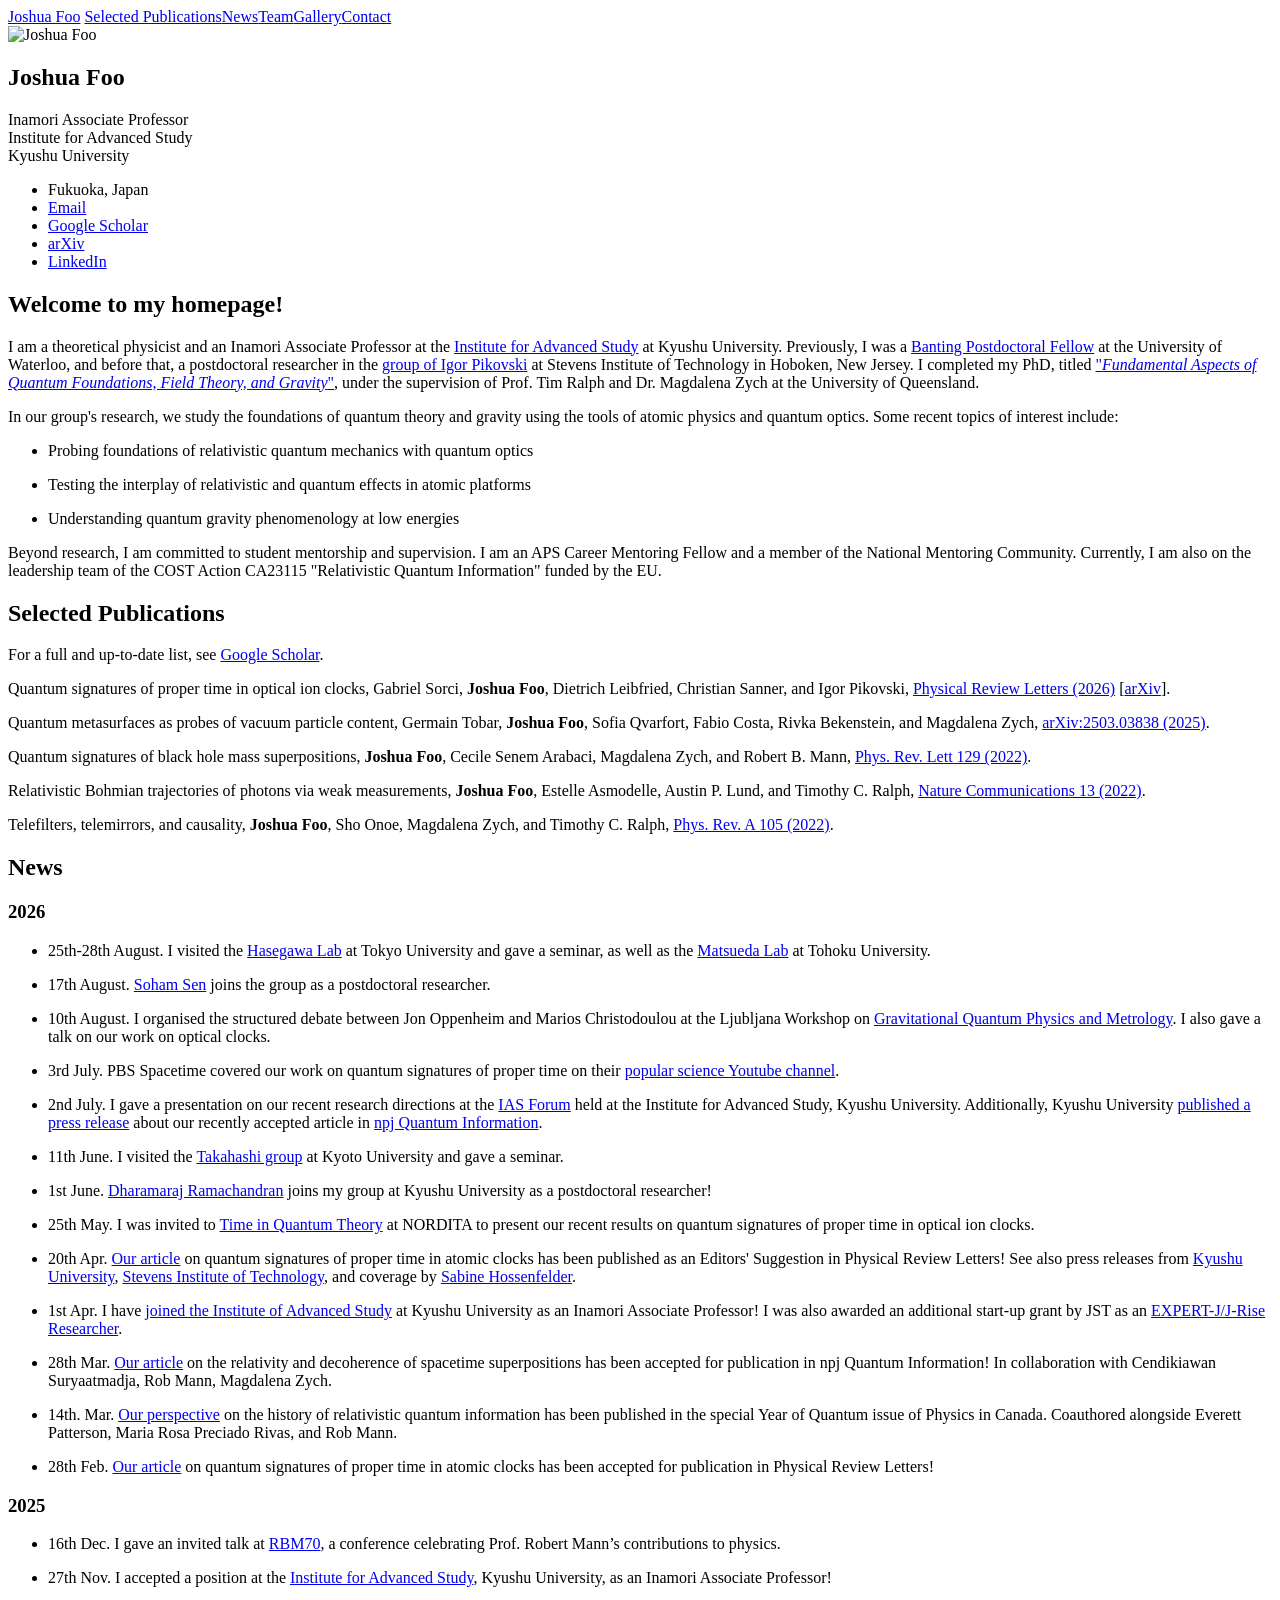
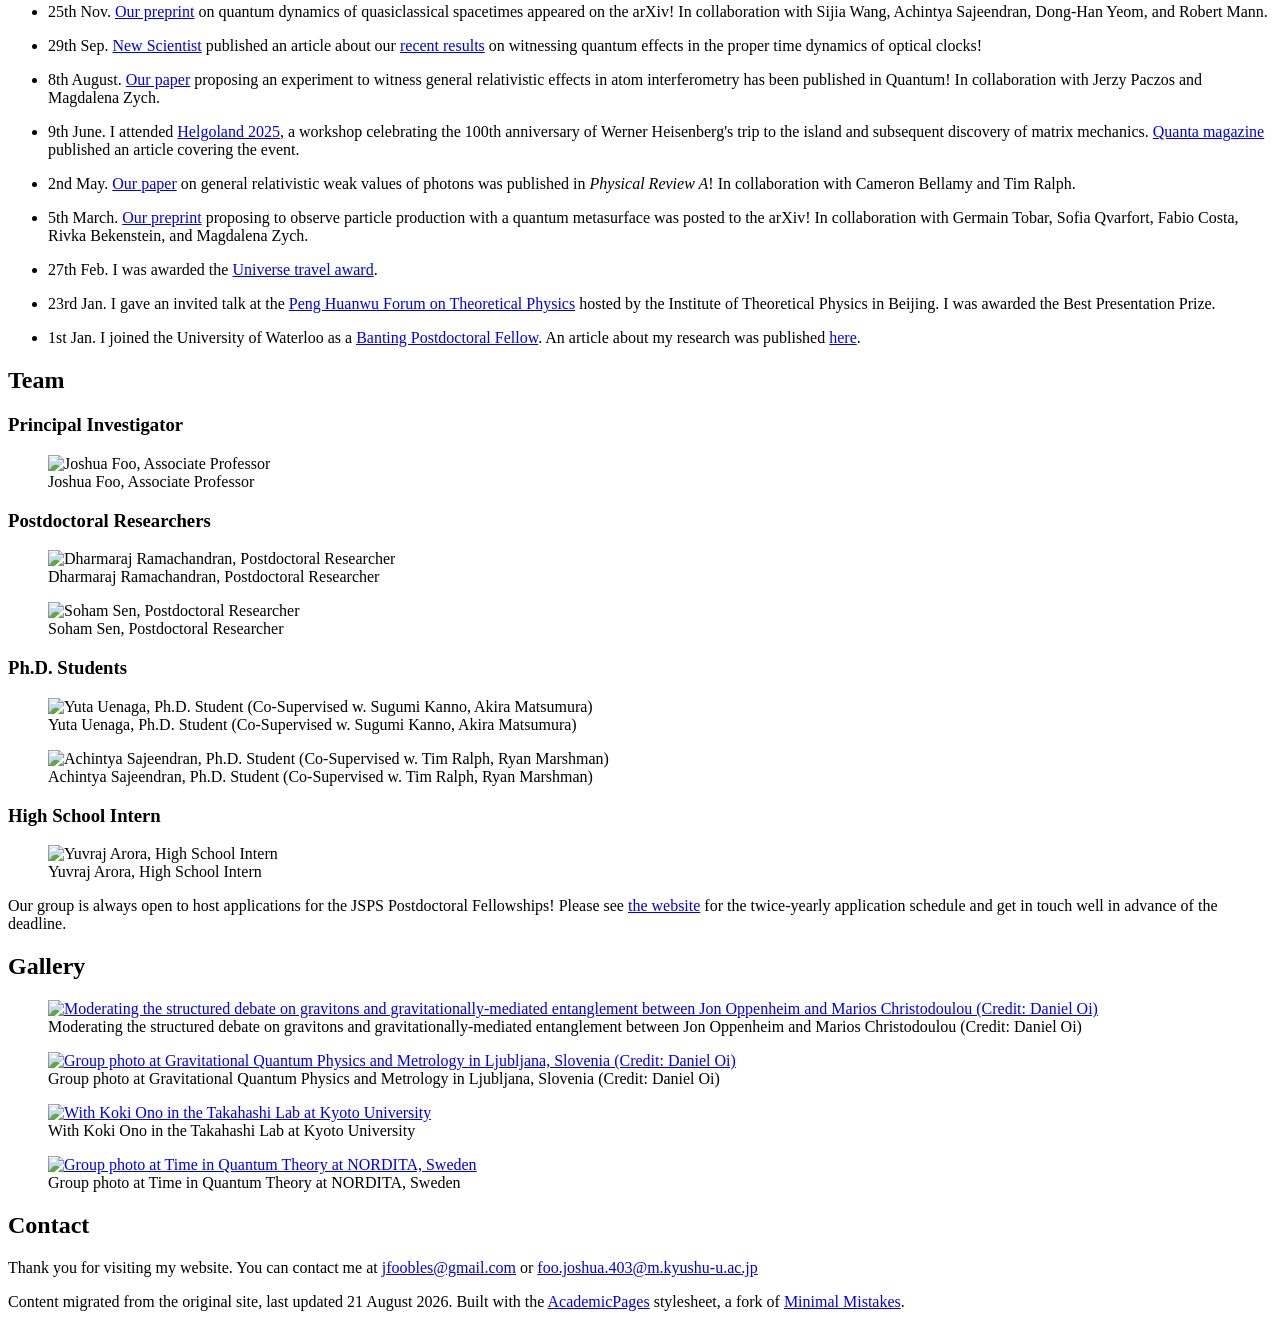
==== index.html @ ab9fc1de "Create research website Co-authored-by: Copilot <223556219+Copilot@users.noreply.github.com>" ====
<!doctype html>
<html lang="en">
<head>
  <meta charset="utf-8">
  <meta name="viewport" content="width=device-width, initial-scale=1">
  <meta name="description" content="Joshua Foo, theoretical physicist and Inamori Associate Professor at Kyushu University.">
  <title>Joshua Foo | Theoretical Physics</title>
  <link rel="stylesheet" href="assets/css/academicpages.css">
  <link rel="stylesheet" href="assets/css/site.css">
</head>
<body>
  <header class="masthead">
    <nav class="masthead__inner-wrap site-nav" aria-label="Main navigation">
      <a class="site-name" href="#home">Joshua Foo</a>
      <a href="#publications">Selected Publications</a><a href="#news">News</a><a href="#team">Team</a><a href="#gallery">Gallery</a><a href="#contact">Contact</a>
    </nav>
  </header>
  <div class="layout">
    <aside class="profile" aria-label="Profile">
      <img src="assets/images/image06.jpg" alt="Joshua Foo">
      <h1>Joshua Foo</h1>
      <p>Inamori Associate Professor<br>Institute for Advanced Study<br>Kyushu University</p>
      <ul>
        <li>Fukuoka, Japan</li>
        <li><a href="#contact">Email</a></li>
        <li><a href="https://scholar.google.com/citations?user=iPHpngQAAAAJ&amp;hl=en">Google Scholar</a></li>
        <li><a href="https://arxiv.org/search/?query=Joshua+Foo&amp;searchtype=author&amp;abstracts=show&amp;order=-announced_date_first&amp;size=50">arXiv</a></li>
        <li><a href="https://www.linkedin.com/in/joshua-foo-787594256/">LinkedIn</a></li>
      </ul>
    </aside>
    <main class="content" id="home">
      <section class="intro" aria-labelledby="welcome"><h2 id="welcome">Welcome to my homepage!</h2>
        <p>I am a theoretical physicist and an Inamori Associate Professor at the <a href="https://ias.kyushu-u.ac.jp">Institute for Advanced Study</a> at Kyushu University. Previously, I was a <a href="https://banting.fellowships-bourses.gc.ca/en/home-accueil.html">Banting Postdoctoral Fellow</a> at the University of Waterloo, and before that, a postdoctoral researcher in the <a href="https://www.pi-quantum.com">group of Igor Pikovski</a> at Stevens Institute of Technology in Hoboken, New Jersey. I completed my PhD, titled <a href="https://espace.library.uq.edu.au/view/UQ:a9141a0">&quot;<em>Fundamental Aspects of Quantum Foundations, Field Theory, and Gravity</em>&quot;</a>, under the supervision of Prof. Tim Ralph and Dr. Magdalena Zych at the University of Queensland.</p><p>In our group&#x27;s research, we study the foundations of quantum theory and gravity using the tools of atomic physics and quantum optics. Some recent topics of interest include:</p>
        <ul><li><p>Probing foundations of relativistic quantum mechanics with quantum optics</p></li><li><p>Testing the interplay of relativistic and quantum effects in atomic platforms</p></li><li><p>Understanding quantum gravity phenomenology at low energies</p></li></ul>
        <p>Beyond research, I am committed to student mentorship and supervision. I am an APS Career Mentoring Fellow and a member of the National Mentoring Community. Currently, I am also on the leadership team of the COST Action CA23115 &quot;Relativistic Quantum Information&quot; funded by the EU.</p>
      </section>
      <section class="publications" id="publications">
        <h2>Selected Publications</h2>
        <p>For a full and up-to-date list, see <a href="https://scholar.google.com/citations?user=iPHpngQAAAAJ&amp;hl=en">Google Scholar</a>.</p>
        <p>Quantum signatures of proper time in optical ion clocks, Gabriel Sorci, <strong>Joshua Foo</strong>, Dietrich Leibfried, Christian Sanner, and Igor Pikovski, <a href="https://journals.aps.org/prl/abstract/10.1103/qhj9-pc2b">Physical Review Letters (2026)</a> [<a href="https://arxiv.org/abs/2509.09573">arXiv</a>].</p>
        <p>Quantum metasurfaces as probes of vacuum particle content, Germain Tobar, <strong>Joshua Foo</strong>, Sofia Qvarfort, Fabio Costa, Rivka Bekenstein, and Magdalena Zych, <a href="https://arxiv.org/abs/2503.03838">arXiv:2503.03838 (2025)</a>.</p>
        <p>Quantum signatures of black hole mass superpositions, <strong>Joshua Foo</strong>, Cecile Senem Arabaci, Magdalena Zych, and Robert B. Mann, <a href="https://journals.aps.org/prl/abstract/10.1103/PhysRevLett.129.181301">Phys. Rev. Lett 129 (2022)</a>.</p>
        <p>Relativistic Bohmian trajectories of photons via weak measurements, <strong>Joshua Foo</strong>, Estelle Asmodelle, Austin P. Lund, and Timothy C. Ralph, <a href="https://www.nature.com/articles/s41467-022-31608-6">Nature Communications 13 (2022)</a>.</p>
        <p>Telefilters, telemirrors, and causality, <strong>Joshua Foo</strong>, Sho Onoe, Magdalena Zych, and Timothy C. Ralph, <a href="https://journals.aps.org/pra/abstract/10.1103/PhysRevA.105.033711">Phys. Rev. A 105 (2022)</a>.</p>
      </section>
      <section id="news"><h2>News</h2>
        <h3>2026</h3><ul><li><p>25th-28th August. I visited the <a href="https://www.hasegawa-lab.net">Hasegawa Lab</a> at Tokyo University and gave a seminar, as well as the <a href="https://web.tohoku.ac.jp/matsueda/">Matsueda Lab</a> at Tohoku University.</p></li><li><p>17th August. <a href="https://scholar.google.ca/citations?user=hGWFK_4AAAAJ&amp;hl=en&amp;oi=ao">Soham Sen</a> joins the group as a postdoctoral researcher.</p></li><li><p>10th August. I organised the structured debate between Jon Oppenheim and Marios Christodoulou at the Ljubljana Workshop on <a href="https://rqi.fmf.uni-lj.si">Gravitational Quantum Physics and Metrology</a>. I also gave a talk on our work on optical clocks.</p></li><li><p>3rd July. PBS Spacetime covered our work on quantum signatures of proper time on their <a href="https://www.youtube.com/watch?v=7Wiw42ZlBKs&amp;t=743s">popular science Youtube channel</a>.</p></li><li><p>2nd July. I gave a presentation on our recent research directions at the <a href="https://ias.kyushu-u.ac.jp/topics/view.php?cId=1528&amp;?page=1&amp;r_search=&amp;">IAS Forum</a> held at the Institute for Advanced Study, Kyushu University. Additionally, Kyushu University <a href="https://www.kyushu-u.ac.jp/en/researches/view/408">published a press release</a> about our recently accepted article in <a href="https://www.nature.com/articles/s41534-026-01234-x">npj Quantum Information</a>.</p></li><li><p>11th June. I visited the <a href="http://yagura.scphys.kyoto-u.ac.jp">Takahashi group</a> at Kyoto University and gave a seminar.</p></li><li><p>1st June. <a href="https://scholar.google.ca/citations?user=QgnUZ7MAAAAJ&amp;hl=en&amp;oi=ao">Dharamaraj Ramachandran</a> joins my group at Kyushu University as a postdoctoral researcher!</p></li><li><p>25th May. I was invited to <a href="https://indico.fysik.su.se/event/9609/">Time in Quantum Theory</a> at NORDITA to present our recent results on quantum signatures of proper time in optical ion clocks.</p></li><li><p>20th Apr. <a href="https://journals.aps.org/prl/abstract/10.1103/qhj9-pc2b">Our article</a> on quantum signatures of proper time in atomic clocks has been published as an Editors&#x27; Suggestion in Physical Review Letters! See also press releases from <a href="https://www.kyushu-u.ac.jp/en/researches/view/391">Kyushu University</a>, <a href="https://www.stevens.edu/news/scientists-at-stevens-institute-of-technology-reveal-that-time-can-go-quantum-in-ion-clock-experiments">Stevens Institute of Technology</a>, and coverage by <a href="https://www.youtube.com/watch?v=j5rwokGEPLU">Sabine Hossenfelder</a>.</p></li><li><p>1st Apr. I have <a href="https://ias.kyushu-u.ac.jp/topics/view.php?cId=1402&amp;divi=|1|">joined the Institute of Advanced Study</a> at Kyushu University as an Inamori Associate Professor! I was also awarded an additional start-up grant by JST as an <a href="https://www.jst.go.jp/jisedai/expert-j/en/project/index.html">EXPERT-J/J-Rise Researcher</a>.</p></li><li><p>28th Mar. <a href="https://arxiv.org/abs/2302.03259">Our article</a> on the relativity and decoherence of spacetime superpositions has been accepted for publication in npj Quantum Information! In collaboration with Cendikiawan Suryaatmadja, Rob Mann, Magdalena Zych.</p></li><li><p>14th. Mar. <a href="https://pic-pac.cap.ca/index.php/Issues/view_issue/458">Our perspective</a> on the history of relativistic quantum information has been published in the special Year of Quantum issue of Physics in Canada. Coauthored alongside Everett Patterson, Maria Rosa Preciado Rivas, and Rob Mann.</p></li><li><p>28th Feb. <a href="https://arxiv.org/abs/2509.09573">Our article</a> on quantum signatures of proper time in atomic clocks has been accepted for publication in Physical Review Letters!</p></li></ul>
        <h3>2025</h3><ul><li><p>16th Dec. I gave an invited talk at <a href="https://www.robbmanngroup.ca/rbm70">RBM70</a>, a conference celebrating Prof. Robert Mann’s contributions to physics.</p></li><li><p>27th Nov. I accepted a position at the <a href="https://ias.kyushu-u.ac.jp">Institute for Advanced Study</a>, Kyushu University, as an Inamori Associate Professor!</p></li><li><p>25th Nov. <a href="https://arxiv.org/abs/2511.20759">Our preprint</a> on quantum dynamics of quasiclassical spacetimes appeared on the arXiv! In collaboration with Sijia Wang, Achintya Sajeendran, Dong-Han Yeom, and Robert Mann.</p></li><li><p>29th Sep. <a href="https://www.newscientist.com/article/2497886-ultracold-clocks-could-reveal-how-quantum-physics-alters-time/">New Scientist</a> published an article about our <a href="https://arxiv.org/abs/2509.09573">recent results</a> on witnessing quantum effects in the proper time dynamics of optical clocks!</p></li><li><p>8th August. <a href="https://quantum-journal.org/papers/q-2025-08-08-1827/">Our paper</a> proposing an experiment to witness general relativistic effects in atom interferometry has been published in Quantum! In collaboration with Jerzy Paczos and Magdalena Zych.</p></li><li><p>9th June. I attended <a href="https://helgoland2025.yalepages.org">Helgoland 2025</a>, a workshop celebrating the 100th anniversary of Werner Heisenberg&#x27;s trip to the island and subsequent discovery of matrix mechanics. <a href="https://www.quantamagazine.org/its-a-mess-a-brain-bending-trip-to-quantum-theorys-100th-birthday-party-20250808/">Quanta magazine</a> published an article covering the event.</p></li><li><p>2nd May. <a href="https://journals.aps.org/pra/abstract/10.1103/PhysRevA.111.052201">Our paper</a> on general relativistic weak values of photons was published in <em>Physical Review A</em>! In collaboration with Cameron Bellamy and Tim Ralph.</p></li><li><p>5th March. <a href="https://arxiv.org/abs/2503.03838">Our preprint</a> proposing to observe particle production with a quantum metasurface was posted to the arXiv! In collaboration with Germain Tobar, Sofia Qvarfort, Fabio Costa, Rivka Bekenstein, and Magdalena Zych.</p></li><li><p>27th Feb. I was awarded the <a href="https://www.mdpi.com/journal/universe/awards/2680">Universe travel award</a>.</p></li><li><p>23rd Jan. I gave an invited talk at the <a href="https://indico.itp.ac.cn/event/300/">Peng Huanwu Forum on Theoretical Physics</a> hosted by the Institute of Theoretical Physics in Beijing. I was awarded the Best Presentation Prize.</p></li><li><p>1st Jan. I joined the University of Waterloo as a <a href="https://banting.fellowships-bourses.gc.ca/en/home-accueil.html">Banting Postdoctoral Fellow</a>. An article about my research was published <a href="https://uwaterloo.ca/physics-astronomy/news/waterloo-science-welcomes-three-banting-fellowship">here</a>.</p></li></ul>
      </section>
      <section id="team">
        <h2>Team</h2>
        <h3>Principal Investigator</h3>
        <div class="team-grid">
          <figure><img src="assets/images/image01.jpg" alt="Joshua Foo, Associate Professor" loading="lazy"><figcaption>Joshua Foo, Associate Professor</figcaption></figure>
        </div>
        <h3>Postdoctoral Researchers</h3>
        <div class="team-grid">
          <figure><img src="assets/images/image02.jpg" alt="Dharmaraj Ramachandran, Postdoctoral Researcher" loading="lazy"><figcaption>Dharmaraj Ramachandran, Postdoctoral Researcher</figcaption></figure>
          <figure><img src="assets/images/image08.jpg" alt="Soham Sen, Postdoctoral Researcher" loading="lazy"><figcaption>Soham Sen, Postdoctoral Researcher</figcaption></figure>
        </div>
        <h3>Ph.D. Students</h3>
        <div class="team-grid">
          <figure><img src="assets/images/image05.jpg" alt="Yuta Uenaga, Ph.D. Student (Co-Supervised w. Sugumi Kanno, Akira Matsumura)" loading="lazy"><figcaption>Yuta Uenaga, Ph.D. Student (Co-Supervised w. Sugumi Kanno, Akira Matsumura)</figcaption></figure>
          <figure><img src="assets/images/image09.jpg" alt="Achintya Sajeendran, Ph.D. Student (Co-Supervised w. Tim Ralph, Ryan Marshman)" loading="lazy"><figcaption>Achintya Sajeendran, Ph.D. Student (Co-Supervised w. Tim Ralph, Ryan Marshman)</figcaption></figure>
        </div>
        <h3>High School Intern</h3>
        <div class="team-grid">
          <figure><img src="assets/images/image07.jpg" alt="Yuvraj Arora, High School Intern" loading="lazy"><figcaption>Yuvraj Arora, High School Intern</figcaption></figure>
        </div>
        <p>Our group is always open to host applications for the JSPS Postdoctoral Fellowships! Please see <a href="https://www.jsps.go.jp/english/e-fellow/">the website</a> for the twice-yearly application schedule and get in touch well in advance of the deadline.</p>
      </section>
      <section id="gallery"><h2>Gallery</h2><div class="gallery-grid"><figure><a href="assets/images/gallery01/0b631663_original.jpg"><img src="assets/images/gallery01/0b631663.jpg" alt="Moderating the structured debate on gravitons and gravitationally-mediated entanglement between Jon Oppenheim and Marios Christodoulou (Credit: Daniel Oi)" loading="lazy"></a><figcaption>Moderating the structured debate on gravitons and gravitationally-mediated entanglement between Jon Oppenheim and Marios Christodoulou (Credit: Daniel Oi)</figcaption></figure><figure><a href="assets/images/gallery01/04dd524a_original.jpg"><img src="assets/images/gallery01/04dd524a.jpg" alt="Group photo at Gravitational Quantum Physics and Metrology in Ljubljana, Slovenia (Credit: Daniel Oi)" loading="lazy"></a><figcaption>Group photo at Gravitational Quantum Physics and Metrology in Ljubljana, Slovenia (Credit: Daniel Oi)</figcaption></figure><figure><a href="assets/images/gallery01/25b02c40_original.jpg"><img src="assets/images/gallery01/25b02c40.jpg" alt="With Koki Ono in the Takahashi Lab at Kyoto University" loading="lazy"></a><figcaption>With Koki Ono in the Takahashi Lab at Kyoto University</figcaption></figure><figure><a href="assets/images/gallery01/17739266_original.jpg"><img src="assets/images/gallery01/17739266.jpg" alt="Group photo at Time in Quantum Theory at NORDITA, Sweden" loading="lazy"></a><figcaption>Group photo at Time in Quantum Theory at NORDITA, Sweden</figcaption></figure></div></section>
      <section id="contact"><h2>Contact</h2><p>Thank you for visiting my website. You can contact me at <a href="mailto:jfoobles@gmail.com">jfoobles@gmail.com</a> or <a href="mailto:foo.joshua.403@m.kyushu-u.ac.jp">foo.joshua.403@m.kyushu-u.ac.jp</a></p></section>
    </main>
  </div>
  <div class="page__footer"><footer>
    Content migrated from the original site, last updated 21 August 2026.
    Built with the <a href="https://github.com/academicpages/academicpages.github.io">AcademicPages</a> stylesheet, a fork of <a href="https://mademistakes.com/work/minimal-mistakes-jekyll-theme/">Minimal Mistakes</a>.
  </footer></div>
</body>
</html>
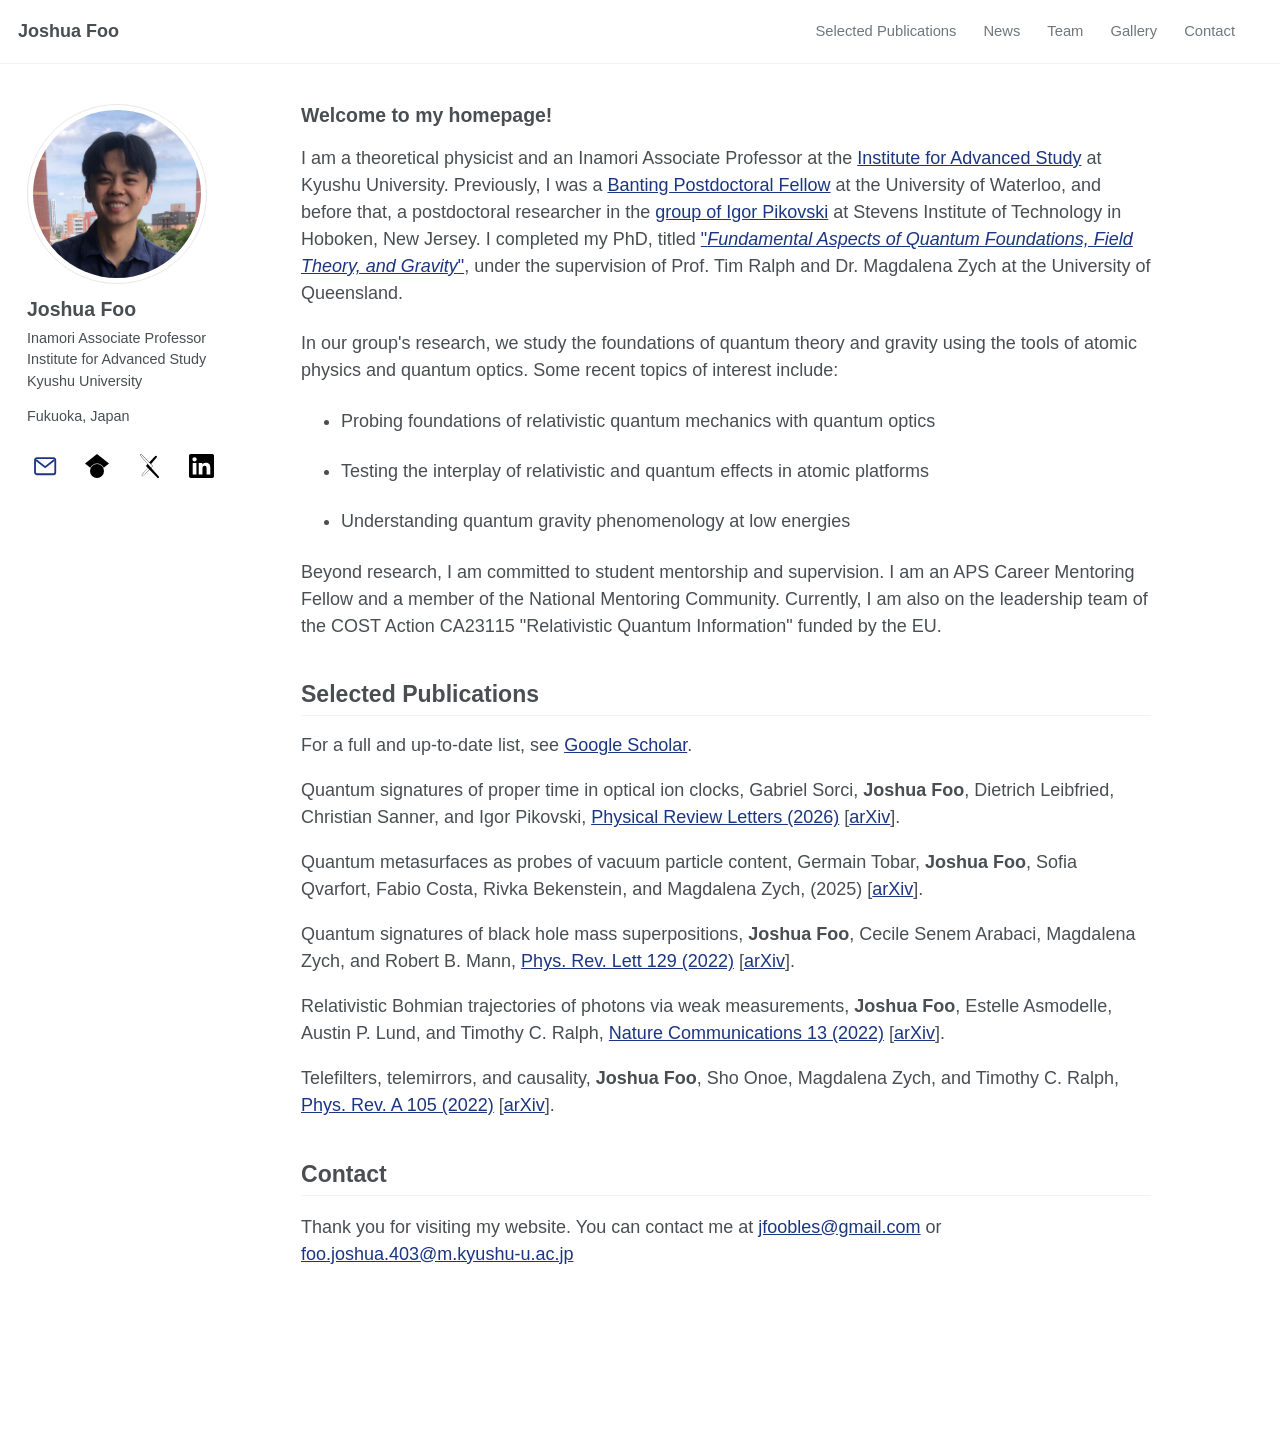
==== commit 7462d8ae: "Organize research site into separate pages Co-authored-by: Copilot <223556219+Copilot@users.noreply." ====
--- a/index.html
+++ b/index.html
@@ -11,8 +11,8 @@
 <body>
   <header class="masthead">
     <nav class="masthead__inner-wrap site-nav" aria-label="Main navigation">
-      <a class="site-name" href="#home">Joshua Foo</a>
-      <a href="#publications">Selected Publications</a><a href="#news">News</a><a href="#team">Team</a><a href="#gallery">Gallery</a><a href="#contact">Contact</a>
+      <a class="site-name" href="index.html" aria-current="page">Joshua Foo</a>
+      <a href="index.html#publications">Selected Publications</a><a href="news.html">News</a><a href="team.html">Team</a><a href="gallery.html">Gallery</a><a href="index.html#contact">Contact</a>
     </nav>
   </header>
   <div class="layout">
@@ -20,12 +20,12 @@
       <img src="assets/images/image06.jpg" alt="Joshua Foo">
       <h1>Joshua Foo</h1>
       <p>Inamori Associate Professor<br>Institute for Advanced Study<br>Kyushu University</p>
-      <ul>
-        <li>Fukuoka, Japan</li>
-        <li><a href="#contact">Email</a></li>
-        <li><a href="https://scholar.google.com/citations?user=iPHpngQAAAAJ&amp;hl=en">Google Scholar</a></li>
-        <li><a href="https://arxiv.org/search/?query=Joshua+Foo&amp;searchtype=author&amp;abstracts=show&amp;order=-announced_date_first&amp;size=50">arXiv</a></li>
-        <li><a href="https://www.linkedin.com/in/joshua-foo-787594256/">LinkedIn</a></li>
+      <p>Fukuoka, Japan</p>
+      <ul class="social-links" aria-label="Profile links">
+        <li><a href="index.html#contact" aria-label="Email" title="Email"><svg viewBox="0 0 24 24" fill="none" stroke="currentColor" stroke-width="1.8" aria-hidden="true"><rect x="2" y="4" width="20" height="16" rx="2"></rect><path d="m3 6 9 7 9-7"></path></svg></a></li>
+        <li><a href="https://scholar.google.com/citations?user=iPHpngQAAAAJ&amp;hl=en" aria-label="Google Scholar" title="Google Scholar"><img src="assets/icons/googlescholar.svg" alt=""></a></li>
+        <li><a href="https://arxiv.org/search/?query=Joshua+Foo&amp;searchtype=author&amp;abstracts=show&amp;order=-announced_date_first&amp;size=50" aria-label="arXiv" title="arXiv"><img src="assets/icons/arxiv.svg" alt=""></a></li>
+        <li><a href="https://www.linkedin.com/in/joshua-foo-787594256/" aria-label="LinkedIn" title="LinkedIn"><img src="assets/icons/linkedin.svg" alt=""></a></li>
       </ul>
     </aside>
     <main class="content" id="home">
@@ -38,38 +38,11 @@
         <h2>Selected Publications</h2>
         <p>For a full and up-to-date list, see <a href="https://scholar.google.com/citations?user=iPHpngQAAAAJ&amp;hl=en">Google Scholar</a>.</p>
         <p>Quantum signatures of proper time in optical ion clocks, Gabriel Sorci, <strong>Joshua Foo</strong>, Dietrich Leibfried, Christian Sanner, and Igor Pikovski, <a href="https://journals.aps.org/prl/abstract/10.1103/qhj9-pc2b">Physical Review Letters (2026)</a> [<a href="https://arxiv.org/abs/2509.09573">arXiv</a>].</p>
-        <p>Quantum metasurfaces as probes of vacuum particle content, Germain Tobar, <strong>Joshua Foo</strong>, Sofia Qvarfort, Fabio Costa, Rivka Bekenstein, and Magdalena Zych, <a href="https://arxiv.org/abs/2503.03838">arXiv:2503.03838 (2025)</a>.</p>
-        <p>Quantum signatures of black hole mass superpositions, <strong>Joshua Foo</strong>, Cecile Senem Arabaci, Magdalena Zych, and Robert B. Mann, <a href="https://journals.aps.org/prl/abstract/10.1103/PhysRevLett.129.181301">Phys. Rev. Lett 129 (2022)</a>.</p>
-        <p>Relativistic Bohmian trajectories of photons via weak measurements, <strong>Joshua Foo</strong>, Estelle Asmodelle, Austin P. Lund, and Timothy C. Ralph, <a href="https://www.nature.com/articles/s41467-022-31608-6">Nature Communications 13 (2022)</a>.</p>
-        <p>Telefilters, telemirrors, and causality, <strong>Joshua Foo</strong>, Sho Onoe, Magdalena Zych, and Timothy C. Ralph, <a href="https://journals.aps.org/pra/abstract/10.1103/PhysRevA.105.033711">Phys. Rev. A 105 (2022)</a>.</p>
+        <p>Quantum metasurfaces as probes of vacuum particle content, Germain Tobar, <strong>Joshua Foo</strong>, Sofia Qvarfort, Fabio Costa, Rivka Bekenstein, and Magdalena Zych, (2025) [<a href="https://arxiv.org/abs/2503.03838">arXiv</a>].</p>
+        <p>Quantum signatures of black hole mass superpositions, <strong>Joshua Foo</strong>, Cecile Senem Arabaci, Magdalena Zych, and Robert B. Mann, <a href="https://journals.aps.org/prl/abstract/10.1103/PhysRevLett.129.181301">Phys. Rev. Lett 129 (2022)</a> [<a href="https://arxiv.org/abs/2111.13315">arXiv</a>].</p>
+        <p>Relativistic Bohmian trajectories of photons via weak measurements, <strong>Joshua Foo</strong>, Estelle Asmodelle, Austin P. Lund, and Timothy C. Ralph, <a href="https://www.nature.com/articles/s41467-022-31608-6">Nature Communications 13 (2022)</a> [<a href="https://arxiv.org/abs/2108.05169">arXiv</a>].</p>
+        <p>Telefilters, telemirrors, and causality, <strong>Joshua Foo</strong>, Sho Onoe, Magdalena Zych, and Timothy C. Ralph, <a href="https://journals.aps.org/pra/abstract/10.1103/PhysRevA.105.033711">Phys. Rev. A 105 (2022)</a> [<a href="https://arxiv.org/abs/2106.09926">arXiv</a>].</p>
       </section>
-      <section id="news"><h2>News</h2>
-        <h3>2026</h3><ul><li><p>25th-28th August. I visited the <a href="https://www.hasegawa-lab.net">Hasegawa Lab</a> at Tokyo University and gave a seminar, as well as the <a href="https://web.tohoku.ac.jp/matsueda/">Matsueda Lab</a> at Tohoku University.</p></li><li><p>17th August. <a href="https://scholar.google.ca/citations?user=hGWFK_4AAAAJ&amp;hl=en&amp;oi=ao">Soham Sen</a> joins the group as a postdoctoral researcher.</p></li><li><p>10th August. I organised the structured debate between Jon Oppenheim and Marios Christodoulou at the Ljubljana Workshop on <a href="https://rqi.fmf.uni-lj.si">Gravitational Quantum Physics and Metrology</a>. I also gave a talk on our work on optical clocks.</p></li><li><p>3rd July. PBS Spacetime covered our work on quantum signatures of proper time on their <a href="https://www.youtube.com/watch?v=7Wiw42ZlBKs&amp;t=743s">popular science Youtube channel</a>.</p></li><li><p>2nd July. I gave a presentation on our recent research directions at the <a href="https://ias.kyushu-u.ac.jp/topics/view.php?cId=1528&amp;?page=1&amp;r_search=&amp;">IAS Forum</a> held at the Institute for Advanced Study, Kyushu University. Additionally, Kyushu University <a href="https://www.kyushu-u.ac.jp/en/researches/view/408">published a press release</a> about our recently accepted article in <a href="https://www.nature.com/articles/s41534-026-01234-x">npj Quantum Information</a>.</p></li><li><p>11th June. I visited the <a href="http://yagura.scphys.kyoto-u.ac.jp">Takahashi group</a> at Kyoto University and gave a seminar.</p></li><li><p>1st June. <a href="https://scholar.google.ca/citations?user=QgnUZ7MAAAAJ&amp;hl=en&amp;oi=ao">Dharamaraj Ramachandran</a> joins my group at Kyushu University as a postdoctoral researcher!</p></li><li><p>25th May. I was invited to <a href="https://indico.fysik.su.se/event/9609/">Time in Quantum Theory</a> at NORDITA to present our recent results on quantum signatures of proper time in optical ion clocks.</p></li><li><p>20th Apr. <a href="https://journals.aps.org/prl/abstract/10.1103/qhj9-pc2b">Our article</a> on quantum signatures of proper time in atomic clocks has been published as an Editors&#x27; Suggestion in Physical Review Letters! See also press releases from <a href="https://www.kyushu-u.ac.jp/en/researches/view/391">Kyushu University</a>, <a href="https://www.stevens.edu/news/scientists-at-stevens-institute-of-technology-reveal-that-time-can-go-quantum-in-ion-clock-experiments">Stevens Institute of Technology</a>, and coverage by <a href="https://www.youtube.com/watch?v=j5rwokGEPLU">Sabine Hossenfelder</a>.</p></li><li><p>1st Apr. I have <a href="https://ias.kyushu-u.ac.jp/topics/view.php?cId=1402&amp;divi=|1|">joined the Institute of Advanced Study</a> at Kyushu University as an Inamori Associate Professor! I was also awarded an additional start-up grant by JST as an <a href="https://www.jst.go.jp/jisedai/expert-j/en/project/index.html">EXPERT-J/J-Rise Researcher</a>.</p></li><li><p>28th Mar. <a href="https://arxiv.org/abs/2302.03259">Our article</a> on the relativity and decoherence of spacetime superpositions has been accepted for publication in npj Quantum Information! In collaboration with Cendikiawan Suryaatmadja, Rob Mann, Magdalena Zych.</p></li><li><p>14th. Mar. <a href="https://pic-pac.cap.ca/index.php/Issues/view_issue/458">Our perspective</a> on the history of relativistic quantum information has been published in the special Year of Quantum issue of Physics in Canada. Coauthored alongside Everett Patterson, Maria Rosa Preciado Rivas, and Rob Mann.</p></li><li><p>28th Feb. <a href="https://arxiv.org/abs/2509.09573">Our article</a> on quantum signatures of proper time in atomic clocks has been accepted for publication in Physical Review Letters!</p></li></ul>
-        <h3>2025</h3><ul><li><p>16th Dec. I gave an invited talk at <a href="https://www.robbmanngroup.ca/rbm70">RBM70</a>, a conference celebrating Prof. Robert Mann’s contributions to physics.</p></li><li><p>27th Nov. I accepted a position at the <a href="https://ias.kyushu-u.ac.jp">Institute for Advanced Study</a>, Kyushu University, as an Inamori Associate Professor!</p></li><li><p>25th Nov. <a href="https://arxiv.org/abs/2511.20759">Our preprint</a> on quantum dynamics of quasiclassical spacetimes appeared on the arXiv! In collaboration with Sijia Wang, Achintya Sajeendran, Dong-Han Yeom, and Robert Mann.</p></li><li><p>29th Sep. <a href="https://www.newscientist.com/article/2497886-ultracold-clocks-could-reveal-how-quantum-physics-alters-time/">New Scientist</a> published an article about our <a href="https://arxiv.org/abs/2509.09573">recent results</a> on witnessing quantum effects in the proper time dynamics of optical clocks!</p></li><li><p>8th August. <a href="https://quantum-journal.org/papers/q-2025-08-08-1827/">Our paper</a> proposing an experiment to witness general relativistic effects in atom interferometry has been published in Quantum! In collaboration with Jerzy Paczos and Magdalena Zych.</p></li><li><p>9th June. I attended <a href="https://helgoland2025.yalepages.org">Helgoland 2025</a>, a workshop celebrating the 100th anniversary of Werner Heisenberg&#x27;s trip to the island and subsequent discovery of matrix mechanics. <a href="https://www.quantamagazine.org/its-a-mess-a-brain-bending-trip-to-quantum-theorys-100th-birthday-party-20250808/">Quanta magazine</a> published an article covering the event.</p></li><li><p>2nd May. <a href="https://journals.aps.org/pra/abstract/10.1103/PhysRevA.111.052201">Our paper</a> on general relativistic weak values of photons was published in <em>Physical Review A</em>! In collaboration with Cameron Bellamy and Tim Ralph.</p></li><li><p>5th March. <a href="https://arxiv.org/abs/2503.03838">Our preprint</a> proposing to observe particle production with a quantum metasurface was posted to the arXiv! In collaboration with Germain Tobar, Sofia Qvarfort, Fabio Costa, Rivka Bekenstein, and Magdalena Zych.</p></li><li><p>27th Feb. I was awarded the <a href="https://www.mdpi.com/journal/universe/awards/2680">Universe travel award</a>.</p></li><li><p>23rd Jan. I gave an invited talk at the <a href="https://indico.itp.ac.cn/event/300/">Peng Huanwu Forum on Theoretical Physics</a> hosted by the Institute of Theoretical Physics in Beijing. I was awarded the Best Presentation Prize.</p></li><li><p>1st Jan. I joined the University of Waterloo as a <a href="https://banting.fellowships-bourses.gc.ca/en/home-accueil.html">Banting Postdoctoral Fellow</a>. An article about my research was published <a href="https://uwaterloo.ca/physics-astronomy/news/waterloo-science-welcomes-three-banting-fellowship">here</a>.</p></li></ul>
-      </section>
-      <section id="team">
-        <h2>Team</h2>
-        <h3>Principal Investigator</h3>
-        <div class="team-grid">
-          <figure><img src="assets/images/image01.jpg" alt="Joshua Foo, Associate Professor" loading="lazy"><figcaption>Joshua Foo, Associate Professor</figcaption></figure>
-        </div>
-        <h3>Postdoctoral Researchers</h3>
-        <div class="team-grid">
-          <figure><img src="assets/images/image02.jpg" alt="Dharmaraj Ramachandran, Postdoctoral Researcher" loading="lazy"><figcaption>Dharmaraj Ramachandran, Postdoctoral Researcher</figcaption></figure>
-          <figure><img src="assets/images/image08.jpg" alt="Soham Sen, Postdoctoral Researcher" loading="lazy"><figcaption>Soham Sen, Postdoctoral Researcher</figcaption></figure>
-        </div>
-        <h3>Ph.D. Students</h3>
-        <div class="team-grid">
-          <figure><img src="assets/images/image05.jpg" alt="Yuta Uenaga, Ph.D. Student (Co-Supervised w. Sugumi Kanno, Akira Matsumura)" loading="lazy"><figcaption>Yuta Uenaga, Ph.D. Student (Co-Supervised w. Sugumi Kanno, Akira Matsumura)</figcaption></figure>
-          <figure><img src="assets/images/image09.jpg" alt="Achintya Sajeendran, Ph.D. Student (Co-Supervised w. Tim Ralph, Ryan Marshman)" loading="lazy"><figcaption>Achintya Sajeendran, Ph.D. Student (Co-Supervised w. Tim Ralph, Ryan Marshman)</figcaption></figure>
-        </div>
-        <h3>High School Intern</h3>
-        <div class="team-grid">
-          <figure><img src="assets/images/image07.jpg" alt="Yuvraj Arora, High School Intern" loading="lazy"><figcaption>Yuvraj Arora, High School Intern</figcaption></figure>
-        </div>
-        <p>Our group is always open to host applications for the JSPS Postdoctoral Fellowships! Please see <a href="https://www.jsps.go.jp/english/e-fellow/">the website</a> for the twice-yearly application schedule and get in touch well in advance of the deadline.</p>
-      </section>
-      <section id="gallery"><h2>Gallery</h2><div class="gallery-grid"><figure><a href="assets/images/gallery01/0b631663_original.jpg"><img src="assets/images/gallery01/0b631663.jpg" alt="Moderating the structured debate on gravitons and gravitationally-mediated entanglement between Jon Oppenheim and Marios Christodoulou (Credit: Daniel Oi)" loading="lazy"></a><figcaption>Moderating the structured debate on gravitons and gravitationally-mediated entanglement between Jon Oppenheim and Marios Christodoulou (Credit: Daniel Oi)</figcaption></figure><figure><a href="assets/images/gallery01/04dd524a_original.jpg"><img src="assets/images/gallery01/04dd524a.jpg" alt="Group photo at Gravitational Quantum Physics and Metrology in Ljubljana, Slovenia (Credit: Daniel Oi)" loading="lazy"></a><figcaption>Group photo at Gravitational Quantum Physics and Metrology in Ljubljana, Slovenia (Credit: Daniel Oi)</figcaption></figure><figure><a href="assets/images/gallery01/25b02c40_original.jpg"><img src="assets/images/gallery01/25b02c40.jpg" alt="With Koki Ono in the Takahashi Lab at Kyoto University" loading="lazy"></a><figcaption>With Koki Ono in the Takahashi Lab at Kyoto University</figcaption></figure><figure><a href="assets/images/gallery01/17739266_original.jpg"><img src="assets/images/gallery01/17739266.jpg" alt="Group photo at Time in Quantum Theory at NORDITA, Sweden" loading="lazy"></a><figcaption>Group photo at Time in Quantum Theory at NORDITA, Sweden</figcaption></figure></div></section>
       <section id="contact"><h2>Contact</h2><p>Thank you for visiting my website. You can contact me at <a href="mailto:jfoobles@gmail.com">jfoobles@gmail.com</a> or <a href="mailto:foo.joshua.403@m.kyushu-u.ac.jp">foo.joshua.403@m.kyushu-u.ac.jp</a></p></section>
     </main>
   </div>
--- a/assets/css/academicpages.css
+++ b/assets/css/academicpages.css
@@ -0,0 +1,10 @@
+a:focus{outline:thin dotted #f89406;outline:5px auto #f89406;outline-offset:-2px}*,*:before,*:after{-moz-box-sizing:border-box;-webkit-box-sizing:border-box;box-sizing:border-box}html{box-sizing:border-box;background-color:#fff;font-size:16px;-webkit-text-size-adjust:100%;-ms-text-size-adjust:100%}@media (min-width: 48em){html{font-size:18px}}body{margin:0}::-moz-selection{color:#fff;background:#000}::selection{color:#fff;background:#000}article,aside,details,figcaption,figure,footer,header,hgroup,main,nav,section{display:block}audio,canvas,video{display:inline-block;*display:inline;*zoom:1}audio:not([controls]){display:none}a{color:#52adc8}a:hover,a:active{outline:0}sub,sup{position:relative;font-size:75%;line-height:0;vertical-align:baseline}sup{top:-0.5em}sub{bottom:-0.25em}img{max-width:100%;width:auto\9;height:auto;vertical-align:middle;border:0;-ms-interpolation-mode:bicubic}#map_canvas img,.google-maps img{max-width:none}button,input,select,textarea{margin:0;font-size:100%;vertical-align:middle}button,input{*overflow:visible;line-height:normal}button::-moz-focus-inner,input::-moz-focus-inner{padding:0;border:0}button,html input[type="button"],input[type="reset"],input[type="submit"]{-webkit-appearance:button;cursor:pointer}label,select,button,input[type="button"],input[type="reset"],input[type="submit"],input[type="radio"],input[type="checkbox"]{cursor:pointer}input[type="search"]{box-sizing:content-box;-webkit-appearance:textfield}input[type="search"]::-webkit-search-decoration,input[type="search"]::-webkit-search-cancel-button{-webkit-appearance:none}textarea{overflow:auto;vertical-align:top}html{position:relative;min-height:100%}body{margin:0;padding:0;padding-bottom:9em;color:#494e52;font-family:-apple-system,".SFNSText-Regular","San Francisco","Roboto","Segoe UI","Helvetica Neue","Lucida Grande",Arial,sans-serif;line-height:1.5}body.overflow--hidden{overflow:hidden}h1,h2,h3,h4,h5,h6{margin:2em 0 0.5em;line-height:1.2;font-family:-apple-system,".SFNSText-Regular","San Francisco","Roboto","Segoe UI","Helvetica Neue","Lucida Grande",Arial,sans-serif;font-weight:bold}h1{margin-top:0;font-size:1.563em}h2{font-size:1.25em}h3{font-size:1em}h4{font-size:.75em}h5{font-size:.75em}h6{font-size:.75em}small,.small{font-size:.75em}p{margin-bottom:1.3em}u,ins{text-decoration:none;border-bottom:1px solid #494e52}u a,ins a{color:inherit}del a{color:inherit}p,pre,blockquote,ul,ol,dl,figure,table,fieldset{orphans:3;widows:3}abbr[title],abbr[data-original-title]{text-decoration:none;cursor:help;border-bottom:1px dotted #494e52}blockquote{margin:2em 1em 2em 0;padding-left:1em;padding-right:1em;font-style:italic;border-left:0.25em solid #7a8288}blockquote cite{font-style:italic}blockquote cite:before{content:"\2014";padding-right:5px}a:hover,a:active{outline:0}tt,code,kbd,samp,pre{font-family:Monaco,Consolas,"Lucida Console",monospace}pre{overflow-x:auto}p>code,a>code,li>code,figcaption>code,td>code{padding-top:0.1rem;padding-bottom:0.1rem;font-size:.75em;background:#fafafa;border:1px solid #f2f3f3;border-radius:4px;box-shadow:0 1px 1px rgba(0,0,0,0.125)}p>code:before,p>code:after,a>code:before,a>code:after,li>code:before,li>code:after,figcaption>code:before,figcaption>code:after,td>code:before,td>code:after{letter-spacing:-0.2em;content:"\00a0"}hr{display:block;margin:1em 0;border:0;border-top:1px solid #f2f3f3}ul li,ol li{margin-bottom:0.5em}li ul,li ol{margin-top:0.5em}figure{display:-webkit-box;display:flex;-webkit-box-pack:justify;justify-content:space-between;-webkit-box-align:start;align-items:flex-start;flex-wrap:wrap;margin:2em 0}figure img,figure iframe,figure .fluid-width-video-wrapper{margin-bottom:1em}figure img{width:100%;border-radius:4px;-webkit-transition:all 0.2s ease-in-out;transition:all 0.2s ease-in-out}figure>a{display:block}@media (min-width: 37.5em){figure.half>a,figure.half>img{width:calc(50% - 0.5em)}}figure.half figcaption{width:100%}@media (min-width: 37.5em){figure.third>a,figure.third>img{width:calc(33.3333% - 0.5em)}}figure.third figcaption{width:100%}figcaption{margin-bottom:0.5em;color:#777a7d;font-family:Georgia,Times,serif;font-size:.75em}figcaption a{color:inherit;text-decoration:none;border-bottom:1px solid #bdc1c4;-webkit-transition:all 0.2s ease-in-out;transition:all 0.2s ease-in-out}figcaption a:hover{color:#000;border-bottom-color:#000}svg:not(:root){overflow:hidden}nav ul{margin:0;padding:0}nav li{list-style:none}nav a{text-decoration:none}nav ul li,nav ol li{margin-bottom:0}nav li ul,nav li ol{margin-top:0}b,i,strong,em,blockquote,p,q,span,figure,img,h1,h2,header,input,a,tr,td,form button,input[type="submit"],.btn,#goog-wm-sb,.highlight,.archive__item-teaser{-webkit-transition:all 0.2s ease-in-out;transition:all 0.2s ease-in-out}.hidden{display:none;visibility:hidden}.load{display:none}.transparent{opacity:0}.visually-hidden,.screen-reader-text,.screen-reader-text span,.screen-reader-shortcut{position:absolute !important;clip:rect(1px, 1px, 1px, 1px);height:1px !important;width:1px !important;border:0 !important;overflow:hidden}body:hover .visually-hidden a,body:hover .visually-hidden input,body:hover .visually-hidden button{display:none !important}.screen-reader-text:focus,.screen-reader-shortcut:focus{clip:auto !important;height:auto !important;width:auto !important;display:block;font-size:1em;font-weight:bold;padding:15px 23px 14px;background:#fff;z-index:100000;text-decoration:none;box-shadow:0 0 2px 2px rgba(0,0,0,0.6)}.skip-link{position:fixed;z-index:20;margin:0;font-family:-apple-system,".SFNSText-Regular","San Francisco","Roboto","Segoe UI","Helvetica Neue","Lucida Grande",Arial,sans-serif;white-space:nowrap}.skip-link li{height:0;width:0;list-style:none}.text-left{text-align:left}.text-center{text-align:center}.text-right{text-align:right}.text-justify{text-align:justify}.text-nowrap{white-space:nowrap}.cf{clear:both}.wrapper{max-width:925px;margin-left:auto;margin-right:auto}.wrapper:after{content:" ";display:block;clear:both}.align-left{display:block;margin-left:auto;margin-right:auto}@media (min-width: 37.5em){.align-left{float:left;margin-right:1em}}.align-right{display:block;margin-left:auto;margin-right:auto}@media (min-width: 37.5em){.align-right{float:right;margin-left:1em}}.align-center{display:block;margin-left:auto;margin-right:auto}@media (min-width: 57.8125em){.full{margin-right:-19.4915254237% !important}}.icon{display:inline-block;fill:currentColor;width:1em;height:1.1em;line-height:1;position:relative;top:-0.1em;vertical-align:middle}.social-icons .fa{color:#000}.social-icons .fa-behance,.social-icons .fa-behance-square{color:#1769FF}.social-icons .fa-dribbble{color:#ea4c89}.social-icons .fa-facebook,.social-icons .fa-facebook-square{color:#3b5998}.social-icons .fa-flickr{color:#ff0084}.social-icons .fa-foursquare{color:#0072b1}.social-icons .fa-github,.social-icons .fa-github-alt,.social-icons .fa-github-square{color:#171516}.social-icons .fa-google-plus,.social-icons .fa-google-plus-square{color:#dd4b39}.social-icons .fa-instagram{color:#517fa4}.social-icons .fa-lastfm,.social-icons .fa-lastfm-square{color:#d51007}.social-icons .fa-linkedin,.social-icons .fa-linkedin-square{color:#007bb6}.social-icons .fa-pinterest,.social-icons .fa-pinterest-p,.social-icons .fa-pinterest-square{color:#cb2027}.social-icons .fa-rss,.social-icons .fa-rss-square{color:#fa9b39}.social-icons .fa-soundcloud{color:#f30}.social-icons .fa-stack-exchange,.social-icons .fa-stack-overflow{color:#fe7a15}.social-icons .fa-tumblr,.social-icons .fa-tumblr-square{color:#32506d}.social-icons .fa-twitter,.social-icons .fa-twitter-square{color:#55acee}.social-icons .fa-vimeo,.social-icons .fa-vimeo-square{color:#1ab7ea}.social-icons .fa-vine{color:#00bf8f}.social-icons .fa-youtube,.social-icons .fa-youtube-square,.social-icons .fa-youtube-play{color:#b00}.social-icons .fa-xing,.social-icons .fa-xing-square{color:#006567}.navicon{position:relative;width:28px;height:4px;background:#fff;margin:auto;-webkit-transition:0.3s;transition:0.3s}.navicon:before,.navicon:after{content:"";position:absolute;left:0;width:28px;height:4px;background:#fff;-webkit-transition:0.3s;transition:0.3s}.navicon:before{top:-8px}.navicon:after{bottom:-8px}.close .navicon{background:transparent}.close .navicon:before,.close .navicon:after{-webkit-transform-origin:50% 50%;-ms-transform-origin:50% 50%;transform-origin:50% 50%;top:0;width:28px}.close .navicon:before{-webkit-transform:rotate3d(0, 0, 1, 45deg);transform:rotate3d(0, 0, 1, 45deg)}.close .navicon:after{-webkit-transform:rotate3d(0, 0, 1, -45deg);transform:rotate3d(0, 0, 1, -45deg)}@media (min-width: 57.8125em){.sticky{clear:both;position:-webkit-sticky;position:sticky;top:2em}.sticky::after{clear:both;content:"";display:table}.sticky>*{display:block}}.well{min-height:20px;padding:19px;margin-bottom:20px;background-color:#f5f5f5;border:1px solid #e3e3e3;border-radius:4px;box-shadow:inset 0 1px 1px rgba(0,0,0,0.05)}.show-modal{overflow:hidden;position:relative}.show-modal:before{position:absolute;content:"";top:0;left:0;width:100%;height:100%;z-index:999;background-color:rgba(255,255,255,0.85)}.show-modal .modal{display:block}.modal{display:none;position:fixed;width:300px;top:50%;left:50%;margin-left:-150px;margin-top:-150px;min-height:0;z-index:9999;background:#fff;border:1px solid #f2f3f3;border-radius:4px;box-shadow:0 1px 1px rgba(0,0,0,0.125)}.modal__title{margin:0;padding:0.5em 1em}.modal__supporting-text{padding:0 1em 0.5em 1em}.modal__actions{padding:0.5em 1em;border-top:1px solid #f2f3f3}.footnote{color:#9ba1a6;text-decoration:none}.footnotes{color:#9ba1a6}.footnotes ol,.footnotes li,.footnotes p{margin-bottom:0;font-size:.75em}a.reversefootnote{color:#7a8288;text-decoration:none}a.reversefootnote:hover{text-decoration:underline}.required{color:#ee5f5b;font-weight:bold}@-webkit-keyframes intro{0%{opacity:0}100%{opacity:1}}@keyframes intro{0%{opacity:0}100%{opacity:1}}table{margin-bottom:1em;width:100%;font-family:-apple-system,".SFNSText-Regular","San Francisco","Roboto","Segoe UI","Helvetica Neue","Lucida Grande",Arial,sans-serif;font-size:.75em;border-collapse:collapse;border:1px solid #bdc1c4}table+table{margin-top:1em}thead{background-color:#f2f3f3;border-bottom:1px solid #bdc1c4}th{padding:0.5em;font-weight:bold;text-align:left;border-right:1px solid #bdc1c4}td{padding:0.5em;border-bottom:1px solid #bdc1c4;border-right:1px solid #bdc1c4}tr,td,th{vertical-align:middle}.btn,#goog-wm-sb{display:inline-block;margin-bottom:0.25em;padding:0.5em 1em;color:#fff !important;font-family:-apple-system,".SFNSText-Regular","San Francisco","Roboto","Segoe UI","Helvetica Neue","Lucida Grande",Arial,sans-serif;font-size:.75em;font-weight:bold;text-align:center;text-decoration:none;background-color:#7a8288;border:0 !important;border-radius:4px;cursor:pointer}.btn:hover,#goog-wm-sb:hover{background-color:#333}.btn .icon,#goog-wm-sb .icon{margin-right:0.5em}.btn .icon+.hidden,#goog-wm-sb .icon+.hidden{margin-left:-0.5em}.btn--block{display:block;width:100%}.btn--block+.btn--block{margin-top:0.25em}.btn--inverse{color:#7a8288 !important;border:1px solid #bdc1c4 !important;background-color:#fff}.btn--inverse:hover{color:#fff !important;border-color:#7a8288}.btn--light-outline{border:1px solid #fff !important;background-color:transparent}.btn--info{background-color:#52adc8}.btn--info:hover{background-color:#428aa0}.btn--warning{background-color:#f89406}.btn--warning:hover{background-color:#c67605}.btn--success{background-color:#62c462}.btn--success:hover{background-color:#4e9d4e}.btn--danger{background-color:#ee5f5b}.btn--danger:hover{background-color:#be4c49}.btn--disabled{pointer-events:none;cursor:not-allowed;filter:alpha(opacity=65);box-shadow:none;opacity:0.65}.btn--facebook{background-color:#3b5998}.btn--facebook:hover{background-color:#2f477a}.btn--twitter{background-color:#55acee}.btn--twitter:hover{background-color:#448abe}.btn--google-plus{background-color:#dd4b39}.btn--google-plus:hover{background-color:#b13c2e}.btn--linkedin{background-color:#007bb6}.btn--linkedin:hover{background-color:#006292}.btn--x-large{font-size:1.25em}.btn--large{font-size:1em}.btn--small{font-size:.6875em}.notice{margin:2em 0 !important;padding:1em;font-family:-apple-system,".SFNSText-Regular","San Francisco","Roboto","Segoe UI","Helvetica Neue","Lucida Grande",Arial,sans-serif;font-size:.75em !important;text-indent:initial;background-color:#f8f9f9;border-radius:4px;box-shadow:0 1px 1px rgba(189,193,196,0.25)}.notice h4{margin-top:0 !important;margin-bottom:0.75em}.page__content .notice h4{margin-bottom:0;font-size:1em}.notice p:last-child{margin-bottom:0 !important}.notice h4+p{margin-top:0;padding-top:0}.notice a{color:#bdc1c4}.notice a:hover{color:#717476}.notice code{background-color:#fcfcfc}.notice ul:last-child{margin-bottom:0}.notice--primary{margin:2em 0 !important;padding:1em;font-family:-apple-system,".SFNSText-Regular","San Francisco","Roboto","Segoe UI","Helvetica Neue","Lucida Grande",Arial,sans-serif;font-size:.75em !important;text-indent:initial;background-color:#f2f3f3;border-radius:4px;box-shadow:0 1px 1px rgba(122,130,136,0.25)}.notice--primary h4{margin-top:0 !important;margin-bottom:0.75em}.page__content .notice--primary h4{margin-bottom:0;font-size:1em}.notice--primary p:last-child{margin-bottom:0 !important}.notice--primary h4+p{margin-top:0;padding-top:0}.notice--primary a{color:#7a8288}.notice--primary a:hover{color:#494e52}.notice--primary code{background-color:#f8f9f9}.notice--primary ul:last-child{margin-bottom:0}.notice--info{margin:2em 0 !important;padding:1em;font-family:-apple-system,".SFNSText-Regular","San Francisco","Roboto","Segoe UI","Helvetica Neue","Lucida Grande",Arial,sans-serif;font-size:.75em !important;text-indent:initial;background-color:#eef7fa;border-radius:4px;box-shadow:0 1px 1px rgba(82,173,200,0.25)}.notice--info h4{margin-top:0 !important;margin-bottom:0.75em}.page__content .notice--info h4{margin-bottom:0;font-size:1em}.notice--info p:last-child{margin-bottom:0 !important}.notice--info h4+p{margin-top:0;padding-top:0}.notice--info a{color:#52adc8}.notice--info a:hover{color:#316878}.notice--info code{background-color:#f6fbfc}.notice--info ul:last-child{margin-bottom:0}.notice--warning{margin:2em 0 !important;padding:1em;font-family:-apple-system,".SFNSText-Regular","San Francisco","Roboto","Segoe UI","Helvetica Neue","Lucida Grande",Arial,sans-serif;font-size:.75em !important;text-indent:initial;background-color:#fef4e6;border-radius:4px;box-shadow:0 1px 1px rgba(248,148,6,0.25)}.notice--warning h4{margin-top:0 !important;margin-bottom:0.75em}.page__content .notice--warning h4{margin-bottom:0;font-size:1em}.notice--warning p:last-child{margin-bottom:0 !important}.notice--warning h4+p{margin-top:0;padding-top:0}.notice--warning a{color:#f89406}.notice--warning a:hover{color:#955904}.notice--warning code{background-color:#fffaf3}.notice--warning ul:last-child{margin-bottom:0}.notice--success{margin:2em 0 !important;padding:1em;font-family:-apple-system,".SFNSText-Regular","San Francisco","Roboto","Segoe UI","Helvetica Neue","Lucida Grande",Arial,sans-serif;font-size:.75em !important;text-indent:initial;background-color:#eff9ef;border-radius:4px;box-shadow:0 1px 1px rgba(98,196,98,0.25)}.notice--success h4{margin-top:0 !important;margin-bottom:0.75em}.page__content .notice--success h4{margin-bottom:0;font-size:1em}.notice--success p:last-child{margin-bottom:0 !important}.notice--success h4+p{margin-top:0;padding-top:0}.notice--success a{color:#62c462}.notice--success a:hover{color:#3b763b}.notice--success code{background-color:#f7fcf7}.notice--success ul:last-child{margin-bottom:0}.notice--danger{margin:2em 0 !important;padding:1em;font-family:-apple-system,".SFNSText-Regular","San Francisco","Roboto","Segoe UI","Helvetica Neue","Lucida Grande",Arial,sans-serif;font-size:.75em !important;text-indent:initial;background-color:#fdefef;border-radius:4px;box-shadow:0 1px 1px rgba(238,95,91,0.25)}.notice--danger h4{margin-top:0 !important;margin-bottom:0.75em}.page__content .notice--danger h4{margin-bottom:0;font-size:1em}.notice--danger p:last-child{margin-bottom:0 !important}.notice--danger h4+p{margin-top:0;padding-top:0}.notice--danger a{color:#ee5f5b}.notice--danger a:hover{color:#8f3937}.notice--danger code{background-color:#fef7f7}.notice--danger ul:last-child{margin-bottom:0}.masthead{position:relative;border-bottom:1px solid #f2f3f3;-webkit-animation:intro 0.3s both;animation:intro 0.3s both;-webkit-animation-delay:0.15s;animation-delay:0.15s;z-index:20}.masthead__inner-wrap{max-width:925px;margin-left:auto;margin-right:auto;clear:both;padding:1em 1em 1em;font-family:-apple-system,".SFNSText-Regular","San Francisco","Roboto","Segoe UI","Helvetica Neue","Lucida Grande",Arial,sans-serif}.masthead__inner-wrap:after{content:" ";display:block;clear:both}.masthead__inner-wrap::after{clear:both;content:"";display:table}@media (min-width: 80em){.masthead__inner-wrap{max-width:1280px}}.masthead__inner-wrap nav{z-index:10}.masthead__inner-wrap a{text-decoration:none}.masthead__menu ul{margin:0;padding:0;clear:both;list-style-type:none}.masthead__menu-item{display:block;list-style-type:none;white-space:nowrap}.masthead__menu-item--lg{padding-right:2em;font-weight:700}.breadcrumbs{max-width:925px;margin-left:auto;margin-right:auto;clear:both;margin-top:0;margin-bottom:0;padding-left:2em;padding-right:2em;font-family:-apple-system,".SFNSText-Regular","San Francisco","Roboto","Segoe UI","Helvetica Neue","Lucida Grande",Arial,sans-serif;-webkit-animation:intro 0.3s both;animation:intro 0.3s both;-webkit-animation-delay:0.30s;animation-delay:0.30s}.breadcrumbs:after{content:" ";display:block;clear:both}.breadcrumbs::after{clear:both;content:"";display:table}@media (min-width: 57.8125em){.breadcrumbs{padding-left:1em;padding-right:1em}}@media (min-width: 80em){.breadcrumbs{max-width:1280px}}.breadcrumbs ol{padding:0;list-style:none;font-size:.75em}@media (min-width: 57.8125em){.breadcrumbs ol{width:83.0508474576%;float:right;margin-right:0}}@media (min-width: 80em){.breadcrumbs ol{padding-left:4.2372881356%}}.breadcrumbs li{display:inline}.breadcrumbs .current{font-weight:bold}.pagination{clear:both;width:100%;float:left;margin-left:0;margin-right:0;clear:both;margin-top:1em;padding-top:1em}.pagination::after{clear:both;content:"";display:table}.pagination ul{margin:0;padding:0;list-style-type:none;font-family:-apple-system,".SFNSText-Regular","San Francisco","Roboto","Segoe UI","Helvetica Neue","Lucida Grande",Arial,sans-serif}.pagination li{display:block;float:left;margin-left:-1px}.pagination li a{margin-bottom:0.25em;padding:0.5em 1em;font-family:-apple-system,".SFNSText-Regular","San Francisco","Roboto","Segoe UI","Helvetica Neue","Lucida Grande",Arial,sans-serif;font-size:14px;font-weight:bold;line-height:1.5;text-align:center;text-decoration:none;color:#9ba1a6;border:1px solid #bdc1c4;border-radius:0}.pagination li a:hover{color:#3e8296}.pagination li a.current{color:#fff;background:#7a8288}.pagination li a.disabled{color:#dee0e1;pointer-events:none;cursor:not-allowed}.pagination li:first-child{margin-left:0}.pagination li:first-child a{border-top-left-radius:4px;border-bottom-left-radius:4px}.pagination li:last-child a{border-top-right-radius:4px;border-bottom-right-radius:4px}.pagination--pager{display:block;padding:1em 2em;float:left;width:50%;font-family:-apple-system,".SFNSText-Regular","San Francisco","Roboto","Segoe UI","Helvetica Neue","Lucida Grande",Arial,sans-serif;font-size:1em;font-weight:bold;text-align:center;text-decoration:none;color:#bdc1c4;border:1px solid #bdc1c4;border-radius:4px}.pagination--pager:hover{color:#3e8296}.pagination--pager:first-child{border-top-right-radius:0;border-bottom-right-radius:0}.pagination--pager:last-child{margin-left:-1px;border-top-left-radius:0;border-bottom-left-radius:0}.pagination--pager.disabled{color:#dee0e1;pointer-events:none;cursor:not-allowed}.page__content+.pagination,.page__meta+.pagination,.comment__date+.pagination,.page__share+.pagination,.page__comments+.pagination{margin-top:2em;padding-top:2em;border-top:1px solid #f2f3f3}.greedy-nav{position:relative;min-width:250px;background:#fff}.greedy-nav a{display:block;margin:0 1rem;padding:0.5rem 0;color:#7a8288;text-decoration:none}.greedy-nav a:hover{color:#5c6266}.greedy-nav button{position:absolute;height:100%;right:0;padding:0 0.5rem;border:0;outline:none;background-color:#7a8288;color:#fff;cursor:pointer}.greedy-nav .visible-links{display:table}.greedy-nav .visible-links li{display:table-cell;vertical-align:middle}.greedy-nav .visible-links li:first-child{font-weight:bold}.greedy-nav .visible-links li:first-child a{margin-left:0}.greedy-nav .visible-links li:last-child a{margin-right:0}.greedy-nav .visible-links a{position:relative}.greedy-nav .visible-links a:before{content:"";position:absolute;left:0;bottom:0;height:4px;background:#bdc1c4;width:100%;-webkit-transition:all 0.2s ease-in-out;transition:all 0.2s ease-in-out;-webkit-transform:scaleX(0);-ms-transform:scaleX(0);transform:scaleX(0)}.greedy-nav .visible-links a:hover:before{-webkit-transform:scaleX(1);-ms-transform:scaleX(1);transform:scaleX(1)}.greedy-nav .hidden-links{position:absolute;top:100%;right:0;margin-top:15px;padding:5px;border:1px solid #f2f3f3;border-radius:4px;background:#fff;box-shadow:0 0 10px rgba(0,0,0,0.25)}.greedy-nav .hidden-links a{margin:0;padding:10px 20px;font-size:1em}.greedy-nav .hidden-links a:hover{color:#5c6266;background:#dee0e1}.greedy-nav .hidden-links:before{content:"";position:absolute;top:-11px;right:10px;width:0;border-style:solid;border-width:0 10px 10px;border-color:#f2f3f3 transparent;display:block;z-index:0}.greedy-nav .hidden-links:after{content:"";position:absolute;top:-10px;right:10px;width:0;border-style:solid;border-width:0 10px 10px;border-color:#fff transparent;display:block;z-index:1}.greedy-nav .hidden-links li{display:block;border-bottom:1px solid #f2f3f3}.greedy-nav .hidden-links li:last-child{border-bottom:none}.nav__list{font-size:1.25rem}.nav__list ul{margin-bottom:1em}.nav__list a{display:block;padding:0.125em 0;color:inherit}.nav__list a:hover{text-decoration:underline}.nav__list .active{margin-left:-0.5em;padding-left:0.5em;padding-right:0.5em;color:#fff;font-weight:bold;background:#7a8288;border-radius:4px}.nav__list .active:hover{color:#fff}.nav__title{margin:0;padding:0.5rem 1rem;font-family:-apple-system,".SFNSText-Regular","San Francisco","Roboto","Segoe UI","Helvetica Neue","Lucida Grande",Arial,sans-serif;font-size:1em;font-weight:bold}.nav__sub-title{display:block;margin:0.5rem 0;padding:0.5rem 0;font-family:-apple-system,".SFNSText-Regular","San Francisco","Roboto","Segoe UI","Helvetica Neue","Lucida Grande",Arial,sans-serif;font-size:.75em;font-weight:bold;text-transform:uppercase;border-bottom:1px solid #f2f3f3}.toc{font-family:-apple-system,".SFNSText-Regular","San Francisco","Roboto","Segoe UI","Helvetica Neue","Lucida Grande",Arial,sans-serif;color:#7a8288;text-transform:uppercase;letter-spacing:1px;background-color:#fff;border:1px solid #f2f3f3;border-radius:4px;box-shadow:0 1px 1px rgba(0,0,0,0.125)}.toc .nav__title{color:#fff;font-size:.75em;background:#7a8288;border-top-left-radius:4px;border-top-right-radius:4px}.toc__menu{margin:0;padding:0;width:100%;list-style:none;font-size:0.8rem}.toc__menu a{display:block;padding:0.5rem 1rem;color:#7a8288;font-size:.6875em;font-weight:bold;line-height:1.5;border-bottom:1px solid #f2f3f3}.toc__menu a:hover{color:#000;background:#f2f3f3}.toc__menu>li:last-child a{border-bottom:none}.toc__menu li ul>li a{padding-left:2rem;font-weight:normal}.toc__menu li>ul li{display:none}@media (min-width: 48em){.toc__menu li>ul li{display:block}}.page__footer{clear:both;float:left;margin-left:0;margin-right:0;width:100%;clear:both;position:absolute;bottom:0em;height:auto;margin-top:3em;color:#9ba1a6;-webkit-animation:intro 0.3s both;animation:intro 0.3s both;-webkit-animation-delay:0.45s;animation-delay:0.45s;background-color:#f2f3f3;border-top:1px solid #bdc1c4}.page__footer::after{clear:both;content:"";display:table}.page__footer footer{clear:both;margin-left:auto;margin-right:auto;margin-top:2em;max-width:100%;padding:0 1em 2em}.page__footer footer::after{clear:both;content:"";display:table}@media (min-width: 80em){.page__footer footer{max-width:1280px}}.page__footer a{color:inherit;text-decoration:none}.page__footer a:hover{text-decoration:underline}.page__footer .fas,.page__footer .fab,.page__footer .far,.page__footer .fal{color:#9ba1a6}.page__footer-copyright{font-family:-apple-system,".SFNSText-Regular","San Francisco","Roboto","Segoe UI","Helvetica Neue","Lucida Grande",Arial,sans-serif;font-size:.6875em}.page__footer-follow ul{margin:0;padding:0;list-style-type:none}.page__footer-follow li{display:inline-block;padding-top:5px;padding-bottom:5px;font-family:-apple-system,".SFNSText-Regular","San Francisco","Roboto","Segoe UI","Helvetica Neue","Lucida Grande",Arial,sans-serif;font-size:.75em;text-transform:uppercase}.page__footer-follow li+li:before{content:"";padding-right:5px}.page__footer-follow a{padding-right:10px;font-weight:bold}.page__footer-follow .social-icons a{white-space:nowrap}div.highlighter-rouge,figure.highlight{position:relative;margin-bottom:1em;padding:1em;border:1px solid #f2f3f3;border-radius:4px;background-color:#fafafa;box-shadow:0 1px 1px rgba(0,0,0,0.125)}div.highlighter-rouge:before,figure.highlight:before{position:absolute;top:0;right:0;padding:0.5em;background-color:#f2f3f3;content:"\f121";font-family:"fontawesome" !important;font-size:.75em;line-height:1;text-transform:none;speak:none}div.highlighter-rouge .highlight,figure.highlight .highlight{margin:0;font-family:Monaco,Consolas,"Lucida Console",monospace;font-size:.6875em;line-height:1.8}.highlight table td{padding:5px}.highlight table pre{margin:0}.highlight .c{color:#93a1a1}.highlight .err{color:#586e75}.highlight .g{color:#586e75}.highlight .k{color:#859900}.highlight .l{color:#586e75}.highlight .n{color:#586e75}.highlight .o{color:#859900}.highlight .x{color:#cb4b16}.highlight .p{color:#586e75}.highlight .cm{color:#93a1a1}.highlight .cp{color:#859900}.highlight .c1{color:#93a1a1}.highlight .cs{color:#859900}.highlight .gd{color:#2aa198}.highlight .ge{color:#586e75;font-style:italic}.highlight .gr{color:#dc322f}.highlight .gh{color:#cb4b16}.highlight .gi{color:#859900}.highlight .go{color:#586e75}.highlight .gp{color:#586e75}.highlight .gs{color:#586e75;font-weight:bold}.highlight .gu{color:#cb4b16}.highlight .gt{color:#586e75}.highlight .kc{color:#cb4b16}.highlight .kd{color:#22b3eb}.highlight .kn{color:#859900}.highlight .kp{color:#859900}.highlight .kr{color:#22b3eb}.highlight .kt{color:#dc322f}.highlight .ld{color:#586e75}.highlight .m{color:#2aa198}.highlight .s{color:#2aa198}.highlight .na{color:#586e75}.highlight .nb{color:#B58900}.highlight .nc{color:#22b3eb}.highlight .no{color:#cb4b16}.highlight .nd{color:#22b3eb}.highlight .ni{color:#cb4b16}.highlight .ne{color:#cb4b16}.highlight .nf{color:#22b3eb}.highlight .nl{color:#586e75}.highlight .nn{color:#586e75}.highlight .nx{color:#586e75}.highlight .py{color:#586e75}.highlight .nt{color:#22b3eb}.highlight .nv{color:#22b3eb}.highlight .ow{color:#859900}.highlight .w{color:#586e75}.highlight .mf{color:#2aa198}.highlight .mh{color:#2aa198}.highlight .mi{color:#2aa198}.highlight .mo{color:#2aa198}.highlight .sb{color:#93a1a1}.highlight .sc{color:#2aa198}.highlight .sd{color:#586e75}.highlight .s2{color:#2aa198}.highlight .se{color:#cb4b16}.highlight .sh{color:#586e75}.highlight .si{color:#2aa198}.highlight .sx{color:#2aa198}.highlight .sr{color:#dc322f}.highlight .s1{color:#2aa198}.highlight .ss{color:#2aa198}.highlight .bp{color:#22b3eb}.highlight .vc{color:#22b3eb}.highlight .vg{color:#22b3eb}.highlight .vi{color:#22b3eb}.highlight .il{color:#2aa198}form{margin:0 0 5px 0}form fieldset{margin-bottom:5px;padding:0;border-width:0}form legend{display:block;width:100%;margin-bottom:10px;*margin-left:-7px;padding:0;color:#494e52;border:0;border-bottom:1px solid #ccc;white-space:normal}form p{margin-bottom:5px / 2}form ul{list-style-type:none;margin:0 0 5px 0;padding:0}form br{display:none}label,input,button,select,textarea{vertical-align:baseline;*vertical-align:middle}input,button,select,textarea{box-sizing:border-box;font-family:-apple-system,".SFNSText-Regular","San Francisco","Roboto","Segoe UI","Helvetica Neue","Lucida Grande",Arial,sans-serif}label{display:block;margin-bottom:0.25em;color:#494e52;cursor:pointer}label small{font-size:.75em}label input,label textarea,label select{display:block}input,textarea,select{display:inline-block;width:100%;padding:0.25em;margin-bottom:0.5em;color:#494e52;background-color:#fff;border:1px solid #ccc;border-radius:4px;box-shadow:0 1px 1px rgba(0,0,0,0.125)}input:hover,textarea:hover,select:hover{border-color:#bdc1c4}.input-mini{width:60px}.input-small{width:90px}input[type="image"],input[type="checkbox"],input[type="radio"]{width:auto;height:auto;padding:0;margin:3px 0;*margin-top:0;line-height:normal;cursor:pointer;border-radius:0;border:0 \9}input[type="checkbox"],input[type="radio"]{box-sizing:border-box;padding:0;*width:13px;*height:13px}input[type="image"]{border:0;box-shadow:none}input[type="file"]{width:auto;padding:initial;line-height:initial;border:initial;background-color:transparent;background-color:initial;box-shadow:none}input[type="button"],input[type="reset"],input[type="submit"]{width:auto;height:auto;cursor:pointer;*overflow:visible}select,input[type="file"]{*margin-top:4px}select{width:auto;background-color:#fff}select[multiple],select[size]{height:auto}textarea{resize:vertical;height:auto;overflow:auto;vertical-align:top}input[type="hidden"]{display:none}.form{position:relative}.radio,.checkbox{padding-left:18px;font-weight:normal}.radio input[type="radio"],.checkbox input[type="checkbox"]{float:left;margin-left:-18px}.radio.inline,.checkbox.inline{display:inline-block;padding-top:5px;margin-bottom:0;vertical-align:middle}.radio.inline+.radio.inline,.checkbox.inline+.checkbox.inline{margin-left:10px}input[disabled],select[disabled],textarea[disabled],input[readonly],select[readonly],textarea[readonly]{opacity:0.5;cursor:not-allowed}input:focus,textarea:focus{border-color:#7a8288;outline:0;outline:thin dotted \9}input[type="file"]:focus,input[type="radio"]:focus,input[type="checkbox"]:focus,select:focus{box-shadow:none}.help-block,.help-inline{color:#52adc8}.help-block{display:block;margin-bottom:1em;line-height:1em}.help-inline{display:inline-block;vertical-align:middle;padding-left:5px}.form-inline input,.form-inline textarea,.form-inline select{display:inline-block;margin-bottom:0}.form-inline label{display:inline-block}.form-inline .radio,.form-inline .checkbox,.form-inline .radio{padding-left:0;margin-bottom:0;vertical-align:middle}.form-inline .radio input[type="radio"],.form-inline .checkbox input[type="checkbox"]{float:left;margin-left:0;margin-right:3px}.form-search input,.form-search textarea,.form-search select{display:inline-block;margin-bottom:0}.form-search .search-query{padding-left:14px;padding-right:14px;margin-bottom:0;border-radius:14px}.form-search label{display:inline-block}.form-search .radio,.form-search .checkbox,.form-inline .radio{padding-left:0;margin-bottom:0;vertical-align:middle}.form-search .radio input[type="radio"],.form-search .checkbox input[type="checkbox"]{float:left;margin-left:0;margin-right:3px}.form--loading:before{content:''}.form--loading .form__spinner{display:block}.form:before{position:absolute;top:0;left:0;width:100%;height:100%;background-color:rgba(255,255,255,0.7);z-index:10}.form__spinner{display:none;position:absolute;top:50%;left:50%;z-index:11}#goog-fixurl ul{list-style:none;margin-left:0;padding-left:0}#goog-fixurl ul li{list-style-type:none}#goog-wm-qt{width:auto;margin-right:10px;margin-bottom:20px;padding:8px 20px;display:inline-block;font-size:.75em;background-color:#fff;color:#000;border-width:2px !important;border-style:solid !important;border-color:gray;border-radius:4px}#main{max-width:925px;margin-left:auto;margin-right:auto;clear:both;margin-top:2em;padding-left:1em;padding-right:1em;animation:intro 0.3s both;animation-delay:0.35s}#main:after{content:" ";display:block;clear:both}#main::after{clear:both;content:"";display:table}@media (min-width: 80em){#main{max-width:1280px}}@media (min-width: 57.8125em){.page{width:83.0508474576%;float:right;margin-right:0;padding-left:4.2372881356%;padding-right:16.9491525424%}}.page .page__inner-wrap{clear:both;width:100%;float:left;margin-left:0;margin-right:0}.page .page__inner-wrap .page__content,.page .page__inner-wrap .page__meta,.page .page__inner-wrap .comment__date,.page .page__inner-wrap .page__share{clear:both;width:100%;float:left;margin-left:0;margin-right:0}.page__title{margin-top:0;line-height:1}.page__title+.page__meta,.page__title+.comment__date{margin-top:-0.5em}.page__lead{font-family:-apple-system,".SFNSText-Regular","San Francisco","Roboto","Segoe UI","Helvetica Neue","Lucida Grande",Arial,sans-serif;font-size:1.25em}.page__content h2{padding-bottom:0.5em;border-bottom:1px solid #f2f3f3}.page__content p,.page__content li,.page__content dl{font-size:1em}.page__content p{margin:0 0 1.1em}.page__content a{text-decoration:underline}.page__content a:hover{text-decoration:underline}.page__content a:hover img{box-shadow:0 0 10px rgba(0,0,0,0.25)}.page__content dt{margin-top:1em;font-family:-apple-system,".SFNSText-Regular","San Francisco","Roboto","Segoe UI","Helvetica Neue","Lucida Grande",Arial,sans-serif;font-weight:bold}.page__content dd{margin-left:1em;font-family:-apple-system,".SFNSText-Regular","San Francisco","Roboto","Segoe UI","Helvetica Neue","Lucida Grande",Arial,sans-serif;font-size:.75em}.page__content .small{font-size:.75em}.page__content blockquote+.small{margin-top:-1.5em;padding-left:1.25rem}.page__hero{position:relative;margin-bottom:2em;clear:both;animation:intro 0.3s both;animation-delay:0.25s}.page__hero::after{clear:both;content:"";display:table}.page__hero--overlay{position:relative;margin-bottom:2em;padding:3em 0;clear:both;background-size:cover;background-repeat:no-repeat;background-position:center;animation:intro 0.3s both;animation-delay:0.25s}.page__hero--overlay::after{clear:both;content:"";display:table}.page__hero--overlay a{color:#fff}.page__hero--overlay .wrapper{padding-left:1em;padding-right:1em}@media (min-width: 80em){.page__hero--overlay .wrapper{max-width:1280px}}.page__hero--overlay .page__title,.page__hero--overlay .page__meta,.page__hero--overlay .comment__date,.page__hero--overlay .page__lead,.page__hero--overlay .btn,.page__hero--overlay #goog-wm-sb{color:#fff;text-shadow:1px 1px 4px rgba(0,0,0,0.5)}.page__hero--overlay .page__lead{max-width:768px}.page__hero--overlay .page__title{font-size:1.953em}@media (min-width: 37.5em){.page__hero--overlay .page__title{font-size:2.441em}}.page__hero-image{width:100%;height:auto;-ms-interpolation-mode:bicubic}.page__hero-caption{position:absolute;bottom:0;right:0;margin:0 auto;padding:2px 5px;color:#fff;font-family:Georgia,Times,serif;font-size:.6875em;background:#000;text-align:right;z-index:5;opacity:0.5;border-radius:4px 0 4px 0}@media (min-width: 57.8125em){.page__hero-caption{padding:5px 10px}}.page__hero-caption a{color:#fff;text-decoration:none}.page__share{margin-top:2em;padding-top:1em;border-top:1px solid #f2f3f3}@media (max-width: 37.5em){.page__share .btn span,.page__share #goog-wm-sb span{border:0;clip:rect(0 0 0 0);height:1px;margin:-1px;overflow:hidden;padding:0;position:absolute;width:1px}}.page__share-title{margin-bottom:10px;font-size:.75em;text-transform:uppercase}.page__meta,.comment__date{margin-top:2em;color:#9ba1a6;font-family:-apple-system,".SFNSText-Regular","San Francisco","Roboto","Segoe UI","Helvetica Neue","Lucida Grande",Arial,sans-serif;font-size:.75em}.page__meta p,.comment__date p{margin:0}.page__meta a,.comment__date a{color:inherit}.page__meta-title{margin-bottom:10px;font-size:.75em;text-transform:uppercase}.page__taxonomy .sep{display:none}.page__taxonomy strong{margin-right:10px}.page__taxonomy-item{display:inline-block;margin-right:5px;margin-bottom:8px;padding:5px 10px;text-decoration:none;border:1px solid #bdc1c4;border-radius:4px}.page__taxonomy-item:hover{text-decoration:none;color:#3e8296}.page__comments{clear:both;width:100%;float:left;margin-left:0;margin-right:0}.page__comments-title{margin-top:2rem;margin-bottom:10px;padding-top:2rem;font-size:.75em;border-top:1px solid #f2f3f3;text-transform:uppercase}.page__comments-form{padding:1em;background:#f2f3f3;transition:all 0.2s ease-in-out}.page__comments-form.disabled input,.page__comments-form.disabled button,.page__comments-form.disabled textarea,.page__comments-form.disabled label{pointer-events:none;cursor:not-allowed;filter:alpha(opacity=65);box-shadow:none;opacity:0.65}.comment{clear:both;margin:1em 0}.comment::after{clear:both;content:"";display:table}.comment:not(:last-child){border-bottom:1px solid #f2f3f3}.comment__avatar-wrapper{float:left;width:60px;height:60px}@media (min-width: 57.8125em){.comment__avatar-wrapper{width:100px;height:100px}}.comment__avatar{width:40px;height:40px;border-radius:50%}@media (min-width: 57.8125em){.comment__avatar{width:80px;height:80px;padding:5px;border:1px solid #f2f3f3}}.comment__content-wrapper{float:right;width:calc(100% - 60px)}@media (min-width: 57.8125em){.comment__content-wrapper{width:calc(100% - 100px)}}.comment__author{margin:0}.comment__author a{text-decoration:none}.comment__date{margin:0}.comment__date a{text-decoration:none}.page__related{margin-top:2em;padding-top:1em;border-top:1px solid #f2f3f3;clear:both;float:left}.page__related::after{clear:both;content:"";display:table}@media (min-width: 57.8125em){.page__related{margin-left:21.186440678%}}.page__related a{color:inherit;text-decoration:none}.page__related-title{margin-bottom:10px;font-size:.75em;text-transform:uppercase}.archive{margin-bottom:2em}@media (min-width: 48em){.archive{width:100%;float:left;margin-left:0;margin-right:0}}@media (min-width: 57.8125em){.archive{width:83.0508474576%;float:right;margin-right:0;padding-left:4.2372881356%}}.archive a{text-decoration:underline}.archive a:hover{text-decoration:underline}.archive a:hover img{box-shadow:0 0 10px rgba(0,0,0,0.25)}.archive__subtitle{margin:1.414em 0 0;padding-bottom:0.5em;font-size:1em;color:#9ba1a6;border-bottom:1px solid #f2f3f3}.archive__subtitle+.list__item .archive__item-title{margin-top:0.5em}.archive__item-title{margin-bottom:0.25em;font-family:-apple-system,".SFNSText-Regular","San Francisco","Roboto","Segoe UI","Helvetica Neue","Lucida Grande",Arial,sans-serif}.archive__item-title a+a{opacity:0.5}.page__content .archive__item-title{margin-top:1em;border-bottom:none}.archive__item-excerpt{margin-top:0;font-size:.75em}.archive__item-excerpt+p{text-indent:0}.archive__item-teaser{border-radius:4px;overflow:hidden}.archive__item-teaser img{width:100%}.archive__item:hover .archive__item-teaser{box-shadow:0 0 10px rgba(0,0,0,0.25)}.archive__item:hover .archive__item-title{text-decoration:underline}@media (min-width: 48em){.list__item{padding-right:0px}}@media (min-width: 57.8125em){.list__item{padding-right:0px}}@media (min-width: 80em){.list__item{padding-right:0px}}.list__item .page__meta,.list__item .comment__date{margin:0 0 4px}.grid__item{margin-bottom:2em}.grid__item .page__meta,.grid__item .comment__date{margin:0 0 4px}.grid__item .archive__item-title{margin-top:0.5em;font-size:1em}.grid__item .archive__item-excerpt{display:none}@media (min-width: 37.5em){.grid__item{width:48.9795918367%;float:left}.grid__item:nth-child(2n+1){margin-left:0;margin-right:-100%;clear:both;margin-left:0}.grid__item:nth-child(2n+2){margin-left:51.0204081633%;margin-right:-100%;clear:none}.grid__item .archive__item-teaser{max-height:200px}}@media (min-width: 48em){.grid__item{margin-left:0;margin-right:0;width:23.4693877551%;float:left}.grid__item:nth-child(4n+1){margin-left:0;margin-right:-100%;clear:both;margin-left:0}.grid__item:nth-child(4n+2){margin-left:25.5102040816%;margin-right:-100%;clear:none}.grid__item:nth-child(4n+3){margin-left:51.0204081633%;margin-right:-100%;clear:none}.grid__item:nth-child(4n+4){margin-left:76.5306122449%;margin-right:-100%;clear:none}.grid__item .archive__item-teaser{max-height:120px}.grid__item .archive__item-excerpt{display:block;font-size:.75em}}.feature__wrapper{clear:both;margin-bottom:2em;border-bottom:1px solid #f2f3f3}.feature__wrapper::after{clear:both;content:"";display:table}.feature__item{margin-bottom:2em;font-size:1.25rem}@media (min-width: 37.5em){.feature__item{margin-bottom:0;width:32.2033898305%;float:left}.feature__item:nth-child(3n+1){margin-left:0;margin-right:-100%;clear:both;margin-left:0}.feature__item:nth-child(3n+2){margin-left:33.8983050847%;margin-right:-100%;clear:none}.feature__item:nth-child(3n+3){margin-left:67.7966101695%;margin-right:-100%;clear:none}.feature__item .feature__item-teaser{max-height:200px;overflow:hidden}}.feature__item--left{clear:both;width:100%;float:left;margin-left:0;margin-right:0;font-size:1.25rem}.feature__item--left .archive__item-teaser{margin-bottom:2em}@media (min-width: 37.5em){.feature__item--left .archive__item-teaser{width:40.6779661017%;float:left;margin-right:1.6949152542%}.feature__item--left .archive__item-body{width:57.6271186441%;float:right;margin-right:0;padding-left:4.2372881356%;padding-right:8.4745762712%}}.feature__item--right{clear:both;width:100%;float:left;margin-left:0;margin-right:0;font-size:1.25rem}.feature__item--right .archive__item-teaser{margin-bottom:2em}@media (min-width: 37.5em){.feature__item--right{text-align:right}.feature__item--right .archive__item-teaser{width:40.6779661017%;float:right;margin-left:1.6949152542%}.feature__item--right .archive__item-body{width:57.6271186441%;float:left;margin-left:0;padding-left:4.2372881356%;padding-right:8.4745762712%}}.feature__item--center{clear:both;width:100%;float:left;margin-left:0;margin-right:0;font-size:1.25rem}.feature__item--center .archive__item-teaser{margin-bottom:2em}@media (min-width: 37.5em){.feature__item--center{text-align:center}.feature__item--center .archive__item-teaser{margin:0 auto;width:40.6779661017%}.feature__item--center .archive__item-body{margin:0 auto;width:57.6271186441%}}.sidebar{-webkit-transform:translate3d(0, 0, 0);transform:translate3d(0, 0, 0);clear:both;margin-bottom:1em}.sidebar::after{clear:both;content:"";display:table}@media (min-width: 57.8125em){.sidebar{width:15.2542372881%;float:left;margin-right:1.6949152542%;opacity:1;-webkit-transition:opacity 0.2s ease-in-out;transition:opacity 0.2s ease-in-out}.sidebar:hover{opacity:1}}@media (min-width: 80em){.sidebar{padding-right:0}}.sidebar h2,.sidebar h3,.sidebar h4,.sidebar h5,.sidebar h6{margin-bottom:0;font-family:-apple-system,".SFNSText-Regular","San Francisco","Roboto","Segoe UI","Helvetica Neue","Lucida Grande",Arial,sans-serif}.sidebar h3,.sidebar h4{font-size:1em}.sidebar p,.sidebar li{font-family:-apple-system,".SFNSText-Regular","San Francisco","Roboto","Segoe UI","Helvetica Neue","Lucida Grande",Arial,sans-serif;font-size:.75em;line-height:1.5}.sidebar img{width:100%}.sidebar__right{margin-bottom:1em}@media (min-width: 57.8125em){.sidebar__right{position:relative;float:right;width:0px;margin-left:2.5423728814%;z-index:10}}@media (min-width: 80em){.sidebar__right{width:0px}}.author__avatar{display:table-cell;vertical-align:top;width:36px}@media (min-width: 57.8125em){.author__avatar{display:block;width:auto;height:auto}}.author__avatar img{max-width:175px;border-radius:50%}@media (min-width: 57.8125em){.author__avatar img{padding:5px;border:1px solid #f2f3f3}}.author__content{display:table-cell;vertical-align:top;padding-left:15px;padding-right:25px;line-height:1}@media (min-width: 57.8125em){.author__content{display:block;width:100%;padding-left:0;padding-right:0}}.author__name{margin:0}@media (min-width: 57.8125em){.author__name{margin-top:10px;margin-bottom:10px}}.sidebar .author__name{font-family:-apple-system,".SFNSText-Regular","San Francisco","Roboto","Segoe UI","Helvetica Neue","Lucida Grande",Arial,sans-serif;font-size:1em}.author__bio{margin:0}@media (min-width: 57.8125em){.author__bio{margin-top:10px;margin-bottom:20px}}.author__urls-wrapper{position:relative;display:table-cell;vertical-align:middle;font-family:-apple-system,".SFNSText-Regular","San Francisco","Roboto","Segoe UI","Helvetica Neue","Lucida Grande",Arial,sans-serif;z-index:10;position:relative;cursor:pointer}.author__urls-wrapper li:last-child a{margin-bottom:0}@media (min-width: 57.8125em){.author__urls-wrapper{display:block}}.author__urls-wrapper button{margin-bottom:0}@media (min-width: 57.8125em){.author__urls-wrapper button{display:none}}.author__urls{display:none;position:absolute;right:0;margin-top:15px;padding:10px;list-style-type:none;border:1px solid #f2f3f3;border-radius:4px;background:#fff;z-index:-1;box-shadow:0 0 10px rgba(0,0,0,0.25);cursor:default}@media (min-width: 57.8125em){.author__urls{display:block;position:relative;margin:0;padding:0;border:0;background:transparent;box-shadow:none}}.author__urls:before{display:block;content:"";position:absolute;top:-11px;left:calc(50% - 10px);width:0;border-style:solid;border-width:0 10px 10px;border-color:#f2f3f3 transparent;z-index:0}@media (min-width: 57.8125em){.author__urls:before{display:none}}.author__urls:after{display:block;content:"";position:absolute;top:-10px;left:calc(50% - 10px);width:0;border-style:solid;border-width:0 10px 10px;border-color:#fff transparent;z-index:1}@media (min-width: 57.8125em){.author__urls:after{display:none}}.author__urls li{white-space:nowrap}.author__urls a{display:block;margin-bottom:5px;padding-right:5px;padding-top:2px;padding-bottom:2px;color:inherit;font-size:1em;text-decoration:none}.author__urls a:hover{text-decoration:underline}/*!
+ * Font Awesome Free 5.5.0 by @fontawesome - https://fontawesome.com
+ * License - https://fontawesome.com/license/free (Icons: CC BY 4.0, Fonts: SIL OFL 1.1, Code: MIT License)
+ */.fa,.fas,.far,.fal,.fab{-moz-osx-font-smoothing:grayscale;-webkit-font-smoothing:antialiased;display:inline-block;font-style:normal;font-variant:normal;text-rendering:auto;line-height:1}.fa-lg{font-size:1.3333333333em;line-height:.75em;vertical-align:-.0667em}.fa-xs{font-size:.75em}.fa-sm{font-size:.875em}.fa-1x{font-size:1em}.fa-2x{font-size:2em}.fa-3x{font-size:3em}.fa-4x{font-size:4em}.fa-5x{font-size:5em}.fa-6x{font-size:6em}.fa-7x{font-size:7em}.fa-8x{font-size:8em}.fa-9x{font-size:9em}.fa-10x{font-size:10em}.fa-fw{text-align:center;width:1.25em}.fa-ul{list-style-type:none;margin-left:2.5em;padding-left:0}.fa-ul>li{position:relative}.fa-li{left:-2em;position:absolute;text-align:center;width:2em;line-height:inherit}.fa-border{border:solid 0.08em #eee;border-radius:.1em;padding:.2em .25em .15em}.fa-pull-left{float:left}.fa-pull-right{float:right}.fa.fa-pull-left,.fas.fa-pull-left,.far.fa-pull-left,.fal.fa-pull-left,.fab.fa-pull-left{margin-right:.3em}.fa.fa-pull-right,.fas.fa-pull-right,.far.fa-pull-right,.fal.fa-pull-right,.fab.fa-pull-right{margin-left:.3em}.fa-spin{animation:fa-spin 2s infinite linear}.fa-pulse{animation:fa-spin 1s infinite steps(8)}@keyframes fa-spin{0%{transform:rotate(0deg)}100%{transform:rotate(360deg)}}.fa-rotate-90{-ms-filter:"progid:DXImageTransform.Microsoft.BasicImage(rotation=1)";transform:rotate(90deg)}.fa-rotate-180{-ms-filter:"progid:DXImageTransform.Microsoft.BasicImage(rotation=2)";transform:rotate(180deg)}.fa-rotate-270{-ms-filter:"progid:DXImageTransform.Microsoft.BasicImage(rotation=3)";transform:rotate(270deg)}.fa-flip-horizontal{-ms-filter:"progid:DXImageTransform.Microsoft.BasicImage(rotation=0, mirror=1)";transform:scale(-1, 1)}.fa-flip-vertical{-ms-filter:"progid:DXImageTransform.Microsoft.BasicImage(rotation=2, mirror=1)";transform:scale(1, -1)}.fa-flip-horizontal.fa-flip-vertical{-ms-filter:"progid:DXImageTransform.Microsoft.BasicImage(rotation=2, mirror=1)";transform:scale(-1, -1)}:root .fa-rotate-90,:root .fa-rotate-180,:root .fa-rotate-270,:root .fa-flip-horizontal,:root .fa-flip-vertical{filter:none}.fa-stack{display:inline-block;height:2em;line-height:2em;position:relative;vertical-align:middle;width:2.5em}.fa-stack-1x,.fa-stack-2x{left:0;position:absolute;text-align:center;width:100%}.fa-stack-1x{line-height:inherit}.fa-stack-2x{font-size:2em}.fa-inverse{color:#fff}.fa-500px:before{content:""}.fa-accessible-icon:before{content:""}.fa-accusoft:before{content:""}.fa-acquisitions-incorporated:before{content:""}.fa-ad:before{content:""}.fa-address-book:before{content:""}.fa-address-card:before{content:""}.fa-adjust:before{content:""}.fa-adn:before{content:""}.fa-adversal:before{content:""}.fa-affiliatetheme:before{content:""}.fa-air-freshener:before{content:""}.fa-algolia:before{content:""}.fa-align-center:before{content:""}.fa-align-justify:before{content:""}.fa-align-left:before{content:""}.fa-align-right:before{content:""}.fa-alipay:before{content:""}.fa-allergies:before{content:""}.fa-amazon:before{content:""}.fa-amazon-pay:before{content:""}.fa-ambulance:before{content:""}.fa-american-sign-language-interpreting:before{content:""}.fa-amilia:before{content:""}.fa-anchor:before{content:""}.fa-android:before{content:""}.fa-angellist:before{content:""}.fa-angle-double-down:before{content:""}.fa-angle-double-left:before{content:""}.fa-angle-double-right:before{content:""}.fa-angle-double-up:before{content:""}.fa-angle-down:before{content:""}.fa-angle-left:before{content:""}.fa-angle-right:before{content:""}.fa-angle-up:before{content:""}.fa-angry:before{content:""}.fa-angrycreative:before{content:""}.fa-angular:before{content:""}.fa-ankh:before{content:""}.fa-app-store:before{content:""}.fa-app-store-ios:before{content:""}.fa-apper:before{content:""}.fa-apple:before{content:""}.fa-apple-alt:before{content:""}.fa-apple-pay:before{content:""}.fa-archive:before{content:""}.fa-archway:before{content:""}.fa-arrow-alt-circle-down:before{content:""}.fa-arrow-alt-circle-left:before{content:""}.fa-arrow-alt-circle-right:before{content:""}.fa-arrow-alt-circle-up:before{content:""}.fa-arrow-circle-down:before{content:""}.fa-arrow-circle-left:before{content:""}.fa-arrow-circle-right:before{content:""}.fa-arrow-circle-up:before{content:""}.fa-arrow-down:before{content:""}.fa-arrow-left:before{content:""}.fa-arrow-right:before{content:""}.fa-arrow-up:before{content:""}.fa-arrows-alt:before{content:""}.fa-arrows-alt-h:before{content:""}.fa-arrows-alt-v:before{content:""}.fa-assistive-listening-systems:before{content:""}.fa-asterisk:before{content:""}.fa-asymmetrik:before{content:""}.fa-at:before{content:""}.fa-atlas:before{content:""}.fa-atom:before{content:""}.fa-audible:before{content:""}.fa-audio-description:before{content:""}.fa-autoprefixer:before{content:""}.fa-avianex:before{content:""}.fa-aviato:before{content:""}.fa-award:before{content:""}.fa-aws:before{content:""}.fa-backspace:before{content:""}.fa-backward:before{content:""}.fa-balance-scale:before{content:""}.fa-ban:before{content:""}.fa-band-aid:before{content:""}.fa-bandcamp:before{content:""}.fa-barcode:before{content:""}.fa-bars:before{content:""}.fa-baseball-ball:before{content:""}.fa-basketball-ball:before{content:""}.fa-bath:before{content:""}.fa-battery-empty:before{content:""}.fa-battery-full:before{content:""}.fa-battery-half:before{content:""}.fa-battery-quarter:before{content:""}.fa-battery-three-quarters:before{content:""}.fa-bed:before{content:""}.fa-beer:before{content:""}.fa-behance:before{content:""}.fa-behance-square:before{content:""}.fa-bell:before{content:""}.fa-bell-slash:before{content:""}.fa-bezier-curve:before{content:""}.fa-bible:before{content:""}.fa-bicycle:before{content:""}.fa-bimobject:before{content:""}.fa-binoculars:before{content:""}.fa-birthday-cake:before{content:""}.fa-bitbucket:before{content:""}.fa-bitcoin:before{content:""}.fa-bity:before{content:""}.fa-black-tie:before{content:""}.fa-blackberry:before{content:""}.fa-blender:before{content:""}.fa-blender-phone:before{content:""}.fa-blind:before{content:""}.fa-blogger:before{content:""}.fa-blogger-b:before{content:""}.fa-bluetooth:before{content:""}.fa-bluetooth-b:before{content:""}.fa-bold:before{content:""}.fa-bolt:before{content:""}.fa-bomb:before{content:""}.fa-bone:before{content:""}.fa-bong:before{content:""}.fa-book:before{content:""}.fa-book-dead:before{content:""}.fa-book-open:before{content:""}.fa-book-reader:before{content:""}.fa-bookmark:before{content:""}.fa-bowling-ball:before{content:""}.fa-box:before{content:""}.fa-box-open:before{content:""}.fa-boxes:before{content:""}.fa-braille:before{content:""}.fa-brain:before{content:""}.fa-briefcase:before{content:""}.fa-briefcase-medical:before{content:""}.fa-broadcast-tower:before{content:""}.fa-broom:before{content:""}.fa-brush:before{content:""}.fa-btc:before{content:""}.fa-bug:before{content:""}.fa-building:before{content:""}.fa-bullhorn:before{content:""}.fa-bullseye:before{content:""}.fa-burn:before{content:""}.fa-buromobelexperte:before{content:""}.fa-bus:before{content:""}.fa-bus-alt:before{content:""}.fa-business-time:before{content:""}.fa-buysellads:before{content:""}.fa-calculator:before{content:""}.fa-calendar:before{content:""}.fa-calendar-alt:before{content:""}.fa-calendar-check:before{content:""}.fa-calendar-minus:before{content:""}.fa-calendar-plus:before{content:""}.fa-calendar-times:before{content:""}.fa-camera:before{content:""}.fa-camera-retro:before{content:""}.fa-campground:before{content:""}.fa-cannabis:before{content:""}.fa-capsules:before{content:""}.fa-car:before{content:""}.fa-car-alt:before{content:""}.fa-car-battery:before{content:""}.fa-car-crash:before{content:""}.fa-car-side:before{content:""}.fa-caret-down:before{content:""}.fa-caret-left:before{content:""}.fa-caret-right:before{content:""}.fa-caret-square-down:before{content:""}.fa-caret-square-left:before{content:""}.fa-caret-square-right:before{content:""}.fa-caret-square-up:before{content:""}.fa-caret-up:before{content:""}.fa-cart-arrow-down:before{content:""}.fa-cart-plus:before{content:""}.fa-cat:before{content:""}.fa-cc-amazon-pay:before{content:""}.fa-cc-amex:before{content:""}.fa-cc-apple-pay:before{content:""}.fa-cc-diners-club:before{content:""}.fa-cc-discover:before{content:""}.fa-cc-jcb:before{content:""}.fa-cc-mastercard:before{content:""}.fa-cc-paypal:before{content:""}.fa-cc-stripe:before{content:""}.fa-cc-visa:before{content:""}.fa-centercode:before{content:""}.fa-certificate:before{content:""}.fa-chair:before{content:""}.fa-chalkboard:before{content:""}.fa-chalkboard-teacher:before{content:""}.fa-charging-station:before{content:""}.fa-chart-area:before{content:""}.fa-chart-bar:before{content:""}.fa-chart-line:before{content:""}.fa-chart-pie:before{content:""}.fa-check:before{content:""}.fa-check-circle:before{content:""}.fa-check-double:before{content:""}.fa-check-square:before{content:""}.fa-chess:before{content:""}.fa-chess-bishop:before{content:""}.fa-chess-board:before{content:""}.fa-chess-king:before{content:""}.fa-chess-knight:before{content:""}.fa-chess-pawn:before{content:""}.fa-chess-queen:before{content:""}.fa-chess-rook:before{content:""}.fa-chevron-circle-down:before{content:""}.fa-chevron-circle-left:before{content:""}.fa-chevron-circle-right:before{content:""}.fa-chevron-circle-up:before{content:""}.fa-chevron-down:before{content:""}.fa-chevron-left:before{content:""}.fa-chevron-right:before{content:""}.fa-chevron-up:before{content:""}.fa-child:before{content:""}.fa-chrome:before{content:""}.fa-church:before{content:""}.fa-circle:before{content:""}.fa-circle-notch:before{content:""}.fa-city:before{content:""}.fa-clipboard:before{content:""}.fa-clipboard-check:before{content:""}.fa-clipboard-list:before{content:""}.fa-clock:before{content:""}.fa-clone:before{content:""}.fa-closed-captioning:before{content:""}.fa-cloud:before{content:""}.fa-cloud-download-alt:before{content:""}.fa-cloud-meatball:before{content:""}.fa-cloud-moon:before{content:""}.fa-cloud-moon-rain:before{content:""}.fa-cloud-rain:before{content:""}.fa-cloud-showers-heavy:before{content:""}.fa-cloud-sun:before{content:""}.fa-cloud-sun-rain:before{content:""}.fa-cloud-upload-alt:before{content:""}.fa-cloudscale:before{content:""}.fa-cloudsmith:before{content:""}.fa-cloudversify:before{content:""}.fa-cocktail:before{content:""}.fa-code:before{content:""}.fa-code-branch:before{content:""}.fa-codepen:before{content:""}.fa-codiepie:before{content:""}.fa-coffee:before{content:""}.fa-cog:before{content:""}.fa-cogs:before{content:""}.fa-coins:before{content:""}.fa-columns:before{content:""}.fa-comment:before{content:""}.fa-comment-alt:before{content:""}.fa-comment-dollar:before{content:""}.fa-comment-dots:before{content:""}.fa-comment-slash:before{content:""}.fa-comments:before{content:""}.fa-comments-dollar:before{content:""}.fa-compact-disc:before{content:""}.fa-compass:before{content:""}.fa-compress:before{content:""}.fa-concierge-bell:before{content:""}.fa-connectdevelop:before{content:""}.fa-contao:before{content:""}.fa-cookie:before{content:""}.fa-cookie-bite:before{content:""}.fa-copy:before{content:""}.fa-copyright:before{content:""}.fa-couch:before{content:""}.fa-cpanel:before{content:""}.fa-creative-commons:before{content:""}.fa-creative-commons-by:before{content:""}.fa-creative-commons-nc:before{content:""}.fa-creative-commons-nc-eu:before{content:""}.fa-creative-commons-nc-jp:before{content:""}.fa-creative-commons-nd:before{content:""}.fa-creative-commons-pd:before{content:""}.fa-creative-commons-pd-alt:before{content:""}.fa-creative-commons-remix:before{content:""}.fa-creative-commons-sa:before{content:""}.fa-creative-commons-sampling:before{content:""}.fa-creative-commons-sampling-plus:before{content:""}.fa-creative-commons-share:before{content:""}.fa-creative-commons-zero:before{content:""}.fa-credit-card:before{content:""}.fa-critical-role:before{content:""}.fa-crop:before{content:""}.fa-crop-alt:before{content:""}.fa-cross:before{content:""}.fa-crosshairs:before{content:""}.fa-crow:before{content:""}.fa-crown:before{content:""}.fa-css3:before{content:""}.fa-css3-alt:before{content:""}.fa-cube:before{content:""}.fa-cubes:before{content:""}.fa-cut:before{content:""}.fa-cuttlefish:before{content:""}.fa-d-and-d:before{content:""}.fa-d-and-d-beyond:before{content:""}.fa-dashcube:before{content:""}.fa-database:before{content:""}.fa-deaf:before{content:""}.fa-delicious:before{content:""}.fa-democrat:before{content:""}.fa-deploydog:before{content:""}.fa-deskpro:before{content:""}.fa-desktop:before{content:""}.fa-dev:before{content:""}.fa-deviantart:before{content:""}.fa-dharmachakra:before{content:""}.fa-diagnoses:before{content:""}.fa-dice:before{content:""}.fa-dice-d20:before{content:""}.fa-dice-d6:before{content:""}.fa-dice-five:before{content:""}.fa-dice-four:before{content:""}.fa-dice-one:before{content:""}.fa-dice-six:before{content:""}.fa-dice-three:before{content:""}.fa-dice-two:before{content:""}.fa-digg:before{content:""}.fa-digital-ocean:before{content:""}.fa-digital-tachograph:before{content:""}.fa-directions:before{content:""}.fa-discord:before{content:""}.fa-discourse:before{content:""}.fa-divide:before{content:""}.fa-dizzy:before{content:""}.fa-dna:before{content:""}.fa-dochub:before{content:""}.fa-docker:before{content:""}.fa-dog:before{content:""}.fa-dollar-sign:before{content:""}.fa-dolly:before{content:""}.fa-dolly-flatbed:before{content:""}.fa-donate:before{content:""}.fa-door-closed:before{content:""}.fa-door-open:before{content:""}.fa-dot-circle:before{content:""}.fa-dove:before{content:""}.fa-download:before{content:""}.fa-draft2digital:before{content:""}.fa-drafting-compass:before{content:""}.fa-dragon:before{content:""}.fa-draw-polygon:before{content:""}.fa-dribbble:before{content:""}.fa-dribbble-square:before{content:""}.fa-dropbox:before{content:""}.fa-drum:before{content:""}.fa-drum-steelpan:before{content:""}.fa-drumstick-bite:before{content:""}.fa-drupal:before{content:""}.fa-dumbbell:before{content:""}.fa-dungeon:before{content:""}.fa-dyalog:before{content:""}.fa-earlybirds:before{content:""}.fa-ebay:before{content:""}.fa-edge:before{content:""}.fa-edit:before{content:""}.fa-eject:before{content:""}.fa-elementor:before{content:""}.fa-ellipsis-h:before{content:""}.fa-ellipsis-v:before{content:""}.fa-ello:before{content:""}.fa-ember:before{content:""}.fa-empire:before{content:""}.fa-envelope:before{content:""}.fa-envelope-open:before{content:""}.fa-envelope-open-text:before{content:""}.fa-envelope-square:before{content:""}.fa-envira:before{content:""}.fa-equals:before{content:""}.fa-eraser:before{content:""}.fa-erlang:before{content:""}.fa-ethereum:before{content:""}.fa-etsy:before{content:""}.fa-euro-sign:before{content:""}.fa-exchange-alt:before{content:""}.fa-exclamation:before{content:""}.fa-exclamation-circle:before{content:""}.fa-exclamation-triangle:before{content:""}.fa-expand:before{content:""}.fa-expand-arrows-alt:before{content:""}.fa-expeditedssl:before{content:""}.fa-external-link-alt:before{content:""}.fa-external-link-square-alt:before{content:""}.fa-eye:before{content:""}.fa-eye-dropper:before{content:""}.fa-eye-slash:before{content:""}.fa-facebook:before{content:""}.fa-facebook-f:before{content:""}.fa-facebook-messenger:before{content:""}.fa-facebook-square:before{content:""}.fa-fantasy-flight-games:before{content:""}.fa-fast-backward:before{content:""}.fa-fast-forward:before{content:""}.fa-fax:before{content:""}.fa-feather:before{content:""}.fa-feather-alt:before{content:""}.fa-female:before{content:""}.fa-fighter-jet:before{content:""}.fa-file:before{content:""}.fa-file-alt:before{content:""}.fa-file-archive:before{content:""}.fa-file-audio:before{content:""}.fa-file-code:before{content:""}.fa-file-contract:before{content:""}.fa-file-csv:before{content:""}.fa-file-download:before{content:""}.fa-file-excel:before{content:""}.fa-file-export:before{content:""}.fa-file-image:before{content:""}.fa-file-import:before{content:""}.fa-file-invoice:before{content:""}.fa-file-invoice-dollar:before{content:""}.fa-file-medical:before{content:""}.fa-file-medical-alt:before{content:""}.fa-file-pdf:before{content:""}.fa-file-powerpoint:before{content:""}.fa-file-prescription:before{content:""}.fa-file-signature:before{content:""}.fa-file-upload:before{content:""}.fa-file-video:before{content:""}.fa-file-word:before{content:""}.fa-fill:before{content:""}.fa-fill-drip:before{content:""}.fa-film:before{content:""}.fa-filter:before{content:""}.fa-fingerprint:before{content:""}.fa-fire:before{content:""}.fa-fire-extinguisher:before{content:""}.fa-firefox:before{content:""}.fa-first-aid:before{content:""}.fa-first-order:before{content:""}.fa-first-order-alt:before{content:""}.fa-firstdraft:before{content:""}.fa-fish:before{content:""}.fa-fist-raised:before{content:""}.fa-flag:before{content:""}.fa-flag-checkered:before{content:""}.fa-flag-usa:before{content:""}.fa-flask:before{content:""}.fa-flickr:before{content:""}.fa-flipboard:before{content:""}.fa-flushed:before{content:""}.fa-fly:before{content:""}.fa-folder:before{content:""}.fa-folder-minus:before{content:""}.fa-folder-open:before{content:""}.fa-folder-plus:before{content:""}.fa-font:before{content:""}.fa-font-awesome:before{content:""}.fa-font-awesome-alt:before{content:""}.fa-font-awesome-flag:before{content:""}.fa-font-awesome-logo-full:before{content:""}.fa-fonticons:before{content:""}.fa-fonticons-fi:before{content:""}.fa-football-ball:before{content:""}.fa-fort-awesome:before{content:""}.fa-fort-awesome-alt:before{content:""}.fa-forumbee:before{content:""}.fa-forward:before{content:""}.fa-foursquare:before{content:""}.fa-free-code-camp:before{content:""}.fa-freebsd:before{content:""}.fa-frog:before{content:""}.fa-frown:before{content:""}.fa-frown-open:before{content:""}.fa-fulcrum:before{content:""}.fa-funnel-dollar:before{content:""}.fa-futbol:before{content:""}.fa-galactic-republic:before{content:""}.fa-galactic-senate:before{content:""}.fa-gamepad:before{content:""}.fa-gas-pump:before{content:""}.fa-gavel:before{content:""}.fa-gem:before{content:""}.fa-genderless:before{content:""}.fa-get-pocket:before{content:""}.fa-gg:before{content:""}.fa-gg-circle:before{content:""}.fa-ghost:before{content:""}.fa-gift:before{content:""}.fa-git:before{content:""}.fa-git-square:before{content:""}.fa-github:before{content:""}.fa-github-alt:before{content:""}.fa-github-square:before{content:""}.fa-gitkraken:before{content:""}.fa-gitlab:before{content:""}.fa-gitter:before{content:""}.fa-glass-martini:before{content:""}.fa-glass-martini-alt:before{content:""}.fa-glasses:before{content:""}.fa-glide:before{content:""}.fa-glide-g:before{content:""}.fa-globe:before{content:""}.fa-globe-africa:before{content:""}.fa-globe-americas:before{content:""}.fa-globe-asia:before{content:""}.fa-gofore:before{content:""}.fa-golf-ball:before{content:""}.fa-goodreads:before{content:""}.fa-goodreads-g:before{content:""}.fa-google:before{content:""}.fa-google-drive:before{content:""}.fa-google-play:before{content:""}.fa-google-plus:before{content:""}.fa-google-plus-g:before{content:""}.fa-google-plus-square:before{content:""}.fa-google-wallet:before{content:""}.fa-gopuram:before{content:""}.fa-graduation-cap:before{content:""}.fa-gratipay:before{content:""}.fa-grav:before{content:""}.fa-greater-than:before{content:""}.fa-greater-than-equal:before{content:""}.fa-grimace:before{content:""}.fa-grin:before{content:""}.fa-grin-alt:before{content:""}.fa-grin-beam:before{content:""}.fa-grin-beam-sweat:before{content:""}.fa-grin-hearts:before{content:""}.fa-grin-squint:before{content:""}.fa-grin-squint-tears:before{content:""}.fa-grin-stars:before{content:""}.fa-grin-tears:before{content:""}.fa-grin-tongue:before{content:""}.fa-grin-tongue-squint:before{content:""}.fa-grin-tongue-wink:before{content:""}.fa-grin-wink:before{content:""}.fa-grip-horizontal:before{content:""}.fa-grip-vertical:before{content:""}.fa-gripfire:before{content:""}.fa-grunt:before{content:""}.fa-gulp:before{content:""}.fa-h-square:before{content:""}.fa-hacker-news:before{content:""}.fa-hacker-news-square:before{content:""}.fa-hackerrank:before{content:""}.fa-hammer:before{content:""}.fa-hamsa:before{content:""}.fa-hand-holding:before{content:""}.fa-hand-holding-heart:before{content:""}.fa-hand-holding-usd:before{content:""}.fa-hand-lizard:before{content:""}.fa-hand-paper:before{content:""}.fa-hand-peace:before{content:""}.fa-hand-point-down:before{content:""}.fa-hand-point-left:before{content:""}.fa-hand-point-right:before{content:""}.fa-hand-point-up:before{content:""}.fa-hand-pointer:before{content:""}.fa-hand-rock:before{content:""}.fa-hand-scissors:before{content:""}.fa-hand-spock:before{content:""}.fa-hands:before{content:""}.fa-hands-helping:before{content:""}.fa-handshake:before{content:""}.fa-hanukiah:before{content:""}.fa-hashtag:before{content:""}.fa-hat-wizard:before{content:""}.fa-haykal:before{content:""}.fa-hdd:before{content:""}.fa-heading:before{content:""}.fa-headphones:before{content:""}.fa-headphones-alt:before{content:""}.fa-headset:before{content:""}.fa-heart:before{content:""}.fa-heartbeat:before{content:""}.fa-helicopter:before{content:""}.fa-highlighter:before{content:""}.fa-hiking:before{content:""}.fa-hippo:before{content:""}.fa-hips:before{content:""}.fa-hire-a-helper:before{content:""}.fa-history:before{content:""}.fa-hockey-puck:before{content:""}.fa-home:before{content:""}.fa-hooli:before{content:""}.fa-hornbill:before{content:""}.fa-horse:before{content:""}.fa-hospital:before{content:""}.fa-hospital-alt:before{content:""}.fa-hospital-symbol:before{content:""}.fa-hot-tub:before{content:""}.fa-hotel:before{content:""}.fa-hotjar:before{content:""}.fa-hourglass:before{content:""}.fa-hourglass-end:before{content:""}.fa-hourglass-half:before{content:""}.fa-hourglass-start:before{content:""}.fa-house-damage:before{content:""}.fa-houzz:before{content:""}.fa-hryvnia:before{content:""}.fa-html5:before{content:""}.fa-hubspot:before{content:""}.fa-i-cursor:before{content:""}.fa-id-badge:before{content:""}.fa-id-card:before{content:""}.fa-id-card-alt:before{content:""}.fa-image:before{content:""}.fa-images:before{content:""}.fa-imdb:before{content:""}.fa-inbox:before{content:""}.fa-indent:before{content:""}.fa-industry:before{content:""}.fa-infinity:before{content:""}.fa-info:before{content:""}.fa-info-circle:before{content:""}.fa-instagram:before{content:""}.fa-internet-explorer:before{content:""}.fa-ioxhost:before{content:""}.fa-italic:before{content:""}.fa-itunes:before{content:""}.fa-itunes-note:before{content:""}.fa-java:before{content:""}.fa-jedi:before{content:""}.fa-jedi-order:before{content:""}.fa-jenkins:before{content:""}.fa-joget:before{content:""}.fa-joint:before{content:""}.fa-joomla:before{content:""}.fa-journal-whills:before{content:""}.fa-js:before{content:""}.fa-js-square:before{content:""}.fa-jsfiddle:before{content:""}.fa-kaaba:before{content:""}.fa-kaggle:before{content:""}.fa-key:before{content:""}.fa-keybase:before{content:""}.fa-keyboard:before{content:""}.fa-keycdn:before{content:""}.fa-khanda:before{content:""}.fa-kickstarter:before{content:""}.fa-kickstarter-k:before{content:""}.fa-kiss:before{content:""}.fa-kiss-beam:before{content:""}.fa-kiss-wink-heart:before{content:""}.fa-kiwi-bird:before{content:""}.fa-korvue:before{content:""}.fa-landmark:before{content:""}.fa-language:before{content:""}.fa-laptop:before{content:""}.fa-laptop-code:before{content:""}.fa-laravel:before{content:""}.fa-lastfm:before{content:""}.fa-lastfm-square:before{content:""}.fa-laugh:before{content:""}.fa-laugh-beam:before{content:""}.fa-laugh-squint:before{content:""}.fa-laugh-wink:before{content:""}.fa-layer-group:before{content:""}.fa-leaf:before{content:""}.fa-leanpub:before{content:""}.fa-lemon:before{content:""}.fa-less:before{content:""}.fa-less-than:before{content:""}.fa-less-than-equal:before{content:""}.fa-level-down-alt:before{content:""}.fa-level-up-alt:before{content:""}.fa-life-ring:before{content:""}.fa-lightbulb:before{content:""}.fa-line:before{content:""}.fa-link:before{content:""}.fa-linkedin:before{content:""}.fa-linkedin-in:before{content:""}.fa-linode:before{content:""}.fa-linux:before{content:""}.fa-lira-sign:before{content:""}.fa-list:before{content:""}.fa-list-alt:before{content:""}.fa-list-ol:before{content:""}.fa-list-ul:before{content:""}.fa-location-arrow:before{content:""}.fa-lock:before{content:""}.fa-lock-open:before{content:""}.fa-long-arrow-alt-down:before{content:""}.fa-long-arrow-alt-left:before{content:""}.fa-long-arrow-alt-right:before{content:""}.fa-long-arrow-alt-up:before{content:""}.fa-low-vision:before{content:""}.fa-luggage-cart:before{content:""}.fa-lyft:before{content:""}.fa-magento:before{content:""}.fa-magic:before{content:""}.fa-magnet:before{content:""}.fa-mail-bulk:before{content:""}.fa-mailchimp:before{content:""}.fa-male:before{content:""}.fa-mandalorian:before{content:""}.fa-map:before{content:""}.fa-map-marked:before{content:""}.fa-map-marked-alt:before{content:""}.fa-map-marker:before{content:""}.fa-map-marker-alt:before{content:""}.fa-map-pin:before{content:""}.fa-map-signs:before{content:""}.fa-markdown:before{content:""}.fa-marker:before{content:""}.fa-mars:before{content:""}.fa-mars-double:before{content:""}.fa-mars-stroke:before{content:""}.fa-mars-stroke-h:before{content:""}.fa-mars-stroke-v:before{content:""}.fa-mask:before{content:""}.fa-mastodon:before{content:""}.fa-maxcdn:before{content:""}.fa-medal:before{content:""}.fa-medapps:before{content:""}.fa-medium:before{content:""}.fa-medium-m:before{content:""}.fa-medkit:before{content:""}.fa-medrt:before{content:""}.fa-meetup:before{content:""}.fa-megaport:before{content:""}.fa-meh:before{content:""}.fa-meh-blank:before{content:""}.fa-meh-rolling-eyes:before{content:""}.fa-memory:before{content:""}.fa-menorah:before{content:""}.fa-mercury:before{content:""}.fa-meteor:before{content:""}.fa-microchip:before{content:""}.fa-microphone:before{content:""}.fa-microphone-alt:before{content:""}.fa-microphone-alt-slash:before{content:""}.fa-microphone-slash:before{content:""}.fa-microscope:before{content:""}.fa-microsoft:before{content:""}.fa-minus:before{content:""}.fa-minus-circle:before{content:""}.fa-minus-square:before{content:""}.fa-mix:before{content:""}.fa-mixcloud:before{content:""}.fa-mizuni:before{content:""}.fa-mobile:before{content:""}.fa-mobile-alt:before{content:""}.fa-modx:before{content:""}.fa-monero:before{content:""}.fa-money-bill:before{content:""}.fa-money-bill-alt:before{content:""}.fa-money-bill-wave:before{content:""}.fa-money-bill-wave-alt:before{content:""}.fa-money-check:before{content:""}.fa-money-check-alt:before{content:""}.fa-monument:before{content:""}.fa-moon:before{content:""}.fa-mortar-pestle:before{content:""}.fa-mosque:before{content:""}.fa-motorcycle:before{content:""}.fa-mountain:before{content:""}.fa-mouse-pointer:before{content:""}.fa-music:before{content:""}.fa-napster:before{content:""}.fa-neos:before{content:""}.fa-network-wired:before{content:""}.fa-neuter:before{content:""}.fa-newspaper:before{content:""}.fa-nimblr:before{content:""}.fa-nintendo-switch:before{content:""}.fa-node:before{content:""}.fa-node-js:before{content:""}.fa-not-equal:before{content:""}.fa-notes-medical:before{content:""}.fa-npm:before{content:""}.fa-ns8:before{content:""}.fa-nutritionix:before{content:""}.fa-object-group:before{content:""}.fa-object-ungroup:before{content:""}.fa-odnoklassniki:before{content:""}.fa-odnoklassniki-square:before{content:""}.fa-oil-can:before{content:""}.fa-old-republic:before{content:""}.fa-om:before{content:""}.fa-opencart:before{content:""}.fa-openid:before{content:""}.fa-opera:before{content:""}.fa-optin-monster:before{content:""}.fa-osi:before{content:""}.fa-otter:before{content:""}.fa-outdent:before{content:""}.fa-page4:before{content:""}.fa-pagelines:before{content:""}.fa-paint-brush:before{content:""}.fa-paint-roller:before{content:""}.fa-palette:before{content:""}.fa-palfed:before{content:""}.fa-pallet:before{content:""}.fa-paper-plane:before{content:""}.fa-paperclip:before{content:""}.fa-parachute-box:before{content:""}.fa-paragraph:before{content:""}.fa-parking:before{content:""}.fa-passport:before{content:""}.fa-pastafarianism:before{content:""}.fa-paste:before{content:""}.fa-patreon:before{content:""}.fa-pause:before{content:""}.fa-pause-circle:before{content:""}.fa-paw:before{content:""}.fa-paypal:before{content:""}.fa-peace:before{content:""}.fa-pen:before{content:""}.fa-pen-alt:before{content:""}.fa-pen-fancy:before{content:""}.fa-pen-nib:before{content:""}.fa-pen-square:before{content:""}.fa-pencil-alt:before{content:""}.fa-pencil-ruler:before{content:""}.fa-penny-arcade:before{content:""}.fa-people-carry:before{content:""}.fa-percent:before{content:""}.fa-percentage:before{content:""}.fa-periscope:before{content:""}.fa-person-booth:before{content:""}.fa-phabricator:before{content:""}.fa-phoenix-framework:before{content:""}.fa-phoenix-squadron:before{content:""}.fa-phone:before{content:""}.fa-phone-slash:before{content:""}.fa-phone-square:before{content:""}.fa-phone-volume:before{content:""}.fa-php:before{content:""}.fa-pied-piper:before{content:""}.fa-pied-piper-alt:before{content:""}.fa-pied-piper-hat:before{content:""}.fa-pied-piper-pp:before{content:""}.fa-piggy-bank:before{content:""}.fa-pills:before{content:""}.fa-pinterest:before{content:""}.fa-pinterest-p:before{content:""}.fa-pinterest-square:before{content:""}.fa-place-of-worship:before{content:""}.fa-plane:before{content:""}.fa-plane-arrival:before{content:""}.fa-plane-departure:before{content:""}.fa-play:before{content:""}.fa-play-circle:before{content:""}.fa-playstation:before{content:""}.fa-plug:before{content:""}.fa-plus:before{content:""}.fa-plus-circle:before{content:""}.fa-plus-square:before{content:""}.fa-podcast:before{content:""}.fa-poll:before{content:""}.fa-poll-h:before{content:""}.fa-poo:before{content:""}.fa-poo-storm:before{content:""}.fa-poop:before{content:""}.fa-portrait:before{content:""}.fa-pound-sign:before{content:""}.fa-power-off:before{content:""}.fa-pray:before{content:""}.fa-praying-hands:before{content:""}.fa-prescription:before{content:""}.fa-prescription-bottle:before{content:""}.fa-prescription-bottle-alt:before{content:""}.fa-print:before{content:""}.fa-procedures:before{content:""}.fa-product-hunt:before{content:""}.fa-project-diagram:before{content:""}.fa-pushed:before{content:""}.fa-puzzle-piece:before{content:""}.fa-python:before{content:""}.fa-qq:before{content:""}.fa-qrcode:before{content:""}.fa-question:before{content:""}.fa-question-circle:before{content:""}.fa-quidditch:before{content:""}.fa-quinscape:before{content:""}.fa-quora:before{content:""}.fa-quote-left:before{content:""}.fa-quote-right:before{content:""}.fa-quran:before{content:""}.fa-r-project:before{content:""}.fa-rainbow:before{content:""}.fa-random:before{content:""}.fa-ravelry:before{content:""}.fa-react:before{content:""}.fa-reacteurope:before{content:""}.fa-readme:before{content:""}.fa-rebel:before{content:""}.fa-receipt:before{content:""}.fa-recycle:before{content:""}.fa-red-river:before{content:""}.fa-reddit:before{content:""}.fa-reddit-alien:before{content:""}.fa-reddit-square:before{content:""}.fa-redo:before{content:""}.fa-redo-alt:before{content:""}.fa-registered:before{content:""}.fa-renren:before{content:""}.fa-reply:before{content:""}.fa-reply-all:before{content:""}.fa-replyd:before{content:""}.fa-republican:before{content:""}.fa-researchgate:before{content:""}.fa-resolving:before{content:""}.fa-retweet:before{content:""}.fa-rev:before{content:""}.fa-ribbon:before{content:""}.fa-ring:before{content:""}.fa-road:before{content:""}.fa-robot:before{content:""}.fa-rocket:before{content:""}.fa-rocketchat:before{content:""}.fa-rockrms:before{content:""}.fa-route:before{content:""}.fa-rss:before{content:""}.fa-rss-square:before{content:""}.fa-ruble-sign:before{content:""}.fa-ruler:before{content:""}.fa-ruler-combined:before{content:""}.fa-ruler-horizontal:before{content:""}.fa-ruler-vertical:before{content:""}.fa-running:before{content:""}.fa-rupee-sign:before{content:""}.fa-sad-cry:before{content:""}.fa-sad-tear:before{content:""}.fa-safari:before{content:""}.fa-sass:before{content:""}.fa-save:before{content:""}.fa-schlix:before{content:""}.fa-school:before{content:""}.fa-screwdriver:before{content:""}.fa-scribd:before{content:""}.fa-scroll:before{content:""}.fa-search:before{content:""}.fa-search-dollar:before{content:""}.fa-search-location:before{content:""}.fa-search-minus:before{content:""}.fa-search-plus:before{content:""}.fa-searchengin:before{content:""}.fa-seedling:before{content:""}.fa-sellcast:before{content:""}.fa-sellsy:before{content:""}.fa-server:before{content:""}.fa-servicestack:before{content:""}.fa-shapes:before{content:""}.fa-share:before{content:""}.fa-share-alt:before{content:""}.fa-share-alt-square:before{content:""}.fa-share-square:before{content:""}.fa-shekel-sign:before{content:""}.fa-shield-alt:before{content:""}.fa-ship:before{content:""}.fa-shipping-fast:before{content:""}.fa-shirtsinbulk:before{content:""}.fa-shoe-prints:before{content:""}.fa-shopping-bag:before{content:""}.fa-shopping-basket:before{content:""}.fa-shopping-cart:before{content:""}.fa-shopware:before{content:""}.fa-shower:before{content:""}.fa-shuttle-van:before{content:""}.fa-sign:before{content:""}.fa-sign-in-alt:before{content:""}.fa-sign-language:before{content:""}.fa-sign-out-alt:before{content:""}.fa-signal:before{content:""}.fa-signature:before{content:""}.fa-simplybuilt:before{content:""}.fa-sistrix:before{content:""}.fa-sitemap:before{content:""}.fa-sith:before{content:""}.fa-skull:before{content:""}.fa-skull-crossbones:before{content:""}.fa-skyatlas:before{content:""}.fa-skype:before{content:""}.fa-slack:before{content:""}.fa-slack-hash:before{content:""}.fa-slash:before{content:""}.fa-sliders-h:before{content:""}.fa-slideshare:before{content:""}.fa-smile:before{content:""}.fa-smile-beam:before{content:""}.fa-smile-wink:before{content:""}.fa-smog:before{content:""}.fa-smoking:before{content:""}.fa-smoking-ban:before{content:""}.fa-snapchat:before{content:""}.fa-snapchat-ghost:before{content:""}.fa-snapchat-square:before{content:""}.fa-snowflake:before{content:""}.fa-socks:before{content:""}.fa-solar-panel:before{content:""}.fa-sort:before{content:""}.fa-sort-alpha-down:before{content:""}.fa-sort-alpha-up:before{content:""}.fa-sort-amount-down:before{content:""}.fa-sort-amount-up:before{content:""}.fa-sort-down:before{content:""}.fa-sort-numeric-down:before{content:""}.fa-sort-numeric-up:before{content:""}.fa-sort-up:before{content:""}.fa-soundcloud:before{content:""}.fa-spa:before{content:""}.fa-space-shuttle:before{content:""}.fa-speakap:before{content:""}.fa-spider:before{content:""}.fa-spinner:before{content:""}.fa-splotch:before{content:""}.fa-spotify:before{content:""}.fa-spray-can:before{content:""}.fa-square:before{content:""}.fa-square-full:before{content:""}.fa-square-root-alt:before{content:""}.fa-squarespace:before{content:""}.fa-stack-exchange:before{content:""}.fa-stack-overflow:before{content:""}.fa-stamp:before{content:""}.fa-star:before{content:""}.fa-star-and-crescent:before{content:""}.fa-star-half:before{content:""}.fa-star-half-alt:before{content:""}.fa-star-of-david:before{content:""}.fa-star-of-life:before{content:""}.fa-staylinked:before{content:""}.fa-steam:before{content:""}.fa-steam-square:before{content:""}.fa-steam-symbol:before{content:""}.fa-step-backward:before{content:""}.fa-step-forward:before{content:""}.fa-stethoscope:before{content:""}.fa-sticker-mule:before{content:""}.fa-sticky-note:before{content:""}.fa-stop:before{content:""}.fa-stop-circle:before{content:""}.fa-stopwatch:before{content:""}.fa-store:before{content:""}.fa-store-alt:before{content:""}.fa-strava:before{content:""}.fa-stream:before{content:""}.fa-street-view:before{content:""}.fa-strikethrough:before{content:""}.fa-stripe:before{content:""}.fa-stripe-s:before{content:""}.fa-stroopwafel:before{content:""}.fa-studiovinari:before{content:""}.fa-stumbleupon:before{content:""}.fa-stumbleupon-circle:before{content:""}.fa-subscript:before{content:""}.fa-subway:before{content:""}.fa-suitcase:before{content:""}.fa-suitcase-rolling:before{content:""}.fa-sun:before{content:""}.fa-superpowers:before{content:""}.fa-superscript:before{content:""}.fa-supple:before{content:""}.fa-surprise:before{content:""}.fa-swatchbook:before{content:""}.fa-swimmer:before{content:""}.fa-swimming-pool:before{content:""}.fa-synagogue:before{content:""}.fa-sync:before{content:""}.fa-sync-alt:before{content:""}.fa-syringe:before{content:""}.fa-table:before{content:""}.fa-table-tennis:before{content:""}.fa-tablet:before{content:""}.fa-tablet-alt:before{content:""}.fa-tablets:before{content:""}.fa-tachometer-alt:before{content:""}.fa-tag:before{content:""}.fa-tags:before{content:""}.fa-tape:before{content:""}.fa-tasks:before{content:""}.fa-taxi:before{content:""}.fa-teamspeak:before{content:""}.fa-teeth:before{content:""}.fa-teeth-open:before{content:""}.fa-telegram:before{content:""}.fa-telegram-plane:before{content:""}.fa-temperature-high:before{content:""}.fa-temperature-low:before{content:""}.fa-tencent-weibo:before{content:""}.fa-terminal:before{content:""}.fa-text-height:before{content:""}.fa-text-width:before{content:""}.fa-th:before{content:""}.fa-th-large:before{content:""}.fa-th-list:before{content:""}.fa-the-red-yeti:before{content:""}.fa-theater-masks:before{content:""}.fa-themeco:before{content:""}.fa-themeisle:before{content:""}.fa-thermometer:before{content:""}.fa-thermometer-empty:before{content:""}.fa-thermometer-full:before{content:""}.fa-thermometer-half:before{content:""}.fa-thermometer-quarter:before{content:""}.fa-thermometer-three-quarters:before{content:""}.fa-think-peaks:before{content:""}.fa-thumbs-down:before{content:""}.fa-thumbs-up:before{content:""}.fa-thumbtack:before{content:""}.fa-ticket-alt:before{content:""}.fa-times:before{content:""}.fa-times-circle:before{content:""}.fa-tint:before{content:""}.fa-tint-slash:before{content:""}.fa-tired:before{content:""}.fa-toggle-off:before{content:""}.fa-toggle-on:before{content:""}.fa-toilet-paper:before{content:""}.fa-toolbox:before{content:""}.fa-tooth:before{content:""}.fa-torah:before{content:""}.fa-torii-gate:before{content:""}.fa-tractor:before{content:""}.fa-trade-federation:before{content:""}.fa-trademark:before{content:""}.fa-traffic-light:before{content:""}.fa-train:before{content:""}.fa-transgender:before{content:""}.fa-transgender-alt:before{content:""}.fa-trash:before{content:""}.fa-trash-alt:before{content:""}.fa-tree:before{content:""}.fa-trello:before{content:""}.fa-tripadvisor:before{content:""}.fa-trophy:before{content:""}.fa-truck:before{content:""}.fa-truck-loading:before{content:""}.fa-truck-monster:before{content:""}.fa-truck-moving:before{content:""}.fa-truck-pickup:before{content:""}.fa-tshirt:before{content:""}.fa-tty:before{content:""}.fa-tumblr:before{content:""}.fa-tumblr-square:before{content:""}.fa-tv:before{content:""}.fa-twitch:before{content:""}.fa-twitter:before{content:""}.fa-twitter-square:before{content:""}.fa-typo3:before{content:""}.fa-uber:before{content:""}.fa-uikit:before{content:""}.fa-umbrella:before{content:""}.fa-umbrella-beach:before{content:""}.fa-underline:before{content:""}.fa-undo:before{content:""}.fa-undo-alt:before{content:""}.fa-uniregistry:before{content:""}.fa-universal-access:before{content:""}.fa-university:before{content:""}.fa-unlink:before{content:""}.fa-unlock:before{content:""}.fa-unlock-alt:before{content:""}.fa-untappd:before{content:""}.fa-upload:before{content:""}.fa-usb:before{content:""}.fa-user:before{content:""}.fa-user-alt:before{content:""}.fa-user-alt-slash:before{content:""}.fa-user-astronaut:before{content:""}.fa-user-check:before{content:""}.fa-user-circle:before{content:""}.fa-user-clock:before{content:""}.fa-user-cog:before{content:""}.fa-user-edit:before{content:""}.fa-user-friends:before{content:""}.fa-user-graduate:before{content:""}.fa-user-injured:before{content:""}.fa-user-lock:before{content:""}.fa-user-md:before{content:""}.fa-user-minus:before{content:""}.fa-user-ninja:before{content:""}.fa-user-plus:before{content:""}.fa-user-secret:before{content:""}.fa-user-shield:before{content:""}.fa-user-slash:before{content:""}.fa-user-tag:before{content:""}.fa-user-tie:before{content:""}.fa-user-times:before{content:""}.fa-users:before{content:""}.fa-users-cog:before{content:""}.fa-ussunnah:before{content:""}.fa-utensil-spoon:before{content:""}.fa-utensils:before{content:""}.fa-vaadin:before{content:""}.fa-vector-square:before{content:""}.fa-venus:before{content:""}.fa-venus-double:before{content:""}.fa-venus-mars:before{content:""}.fa-viacoin:before{content:""}.fa-viadeo:before{content:""}.fa-viadeo-square:before{content:""}.fa-vial:before{content:""}.fa-vials:before{content:""}.fa-viber:before{content:""}.fa-video:before{content:""}.fa-video-slash:before{content:""}.fa-vihara:before{content:""}.fa-vimeo:before{content:""}.fa-vimeo-square:before{content:""}.fa-vimeo-v:before{content:""}.fa-vine:before{content:""}.fa-vk:before{content:""}.fa-vnv:before{content:""}.fa-volleyball-ball:before{content:""}.fa-volume-down:before{content:""}.fa-volume-mute:before{content:""}.fa-volume-off:before{content:""}.fa-volume-up:before{content:""}.fa-vote-yea:before{content:""}.fa-vr-cardboard:before{content:""}.fa-vuejs:before{content:""}.fa-walking:before{content:""}.fa-wallet:before{content:""}.fa-warehouse:before{content:""}.fa-water:before{content:""}.fa-weebly:before{content:""}.fa-weibo:before{content:""}.fa-weight:before{content:""}.fa-weight-hanging:before{content:""}.fa-weixin:before{content:""}.fa-whatsapp:before{content:""}.fa-whatsapp-square:before{content:""}.fa-wheelchair:before{content:""}.fa-whmcs:before{content:""}.fa-wifi:before{content:""}.fa-wikipedia-w:before{content:""}.fa-wind:before{content:""}.fa-window-close:before{content:""}.fa-window-maximize:before{content:""}.fa-window-minimize:before{content:""}.fa-window-restore:before{content:""}.fa-windows:before{content:""}.fa-wine-bottle:before{content:""}.fa-wine-glass:before{content:""}.fa-wine-glass-alt:before{content:""}.fa-wix:before{content:""}.fa-wizards-of-the-coast:before{content:""}.fa-wolf-pack-battalion:before{content:""}.fa-won-sign:before{content:""}.fa-wordpress:before{content:""}.fa-wordpress-simple:before{content:""}.fa-wpbeginner:before{content:""}.fa-wpexplorer:before{content:""}.fa-wpforms:before{content:""}.fa-wpressr:before{content:""}.fa-wrench:before{content:""}.fa-x-ray:before{content:""}.fa-xbox:before{content:""}.fa-xing:before{content:""}.fa-xing-square:before{content:""}.fa-y-combinator:before{content:""}.fa-yahoo:before{content:""}.fa-yandex:before{content:""}.fa-yandex-international:before{content:""}.fa-yelp:before{content:""}.fa-yen-sign:before{content:""}.fa-yin-yang:before{content:""}.fa-yoast:before{content:""}.fa-youtube:before{content:""}.fa-youtube-square:before{content:""}.fa-zhihu:before{content:""}.sr-only{border:0;clip:rect(0, 0, 0, 0);height:1px;margin:-1px;overflow:hidden;padding:0;position:absolute;width:1px}.sr-only-focusable:active,.sr-only-focusable:focus{clip:auto;height:auto;margin:0;overflow:visible;position:static;width:auto}/*!
+ * Font Awesome Free 5.5.0 by @fontawesome - https://fontawesome.com
+ * License - https://fontawesome.com/license/free (Icons: CC BY 4.0, Fonts: SIL OFL 1.1, Code: MIT License)
+ */@font-face{font-family:'Font Awesome 5 Free';font-style:normal;font-weight:900;src:url("../fonts/fa-solid-900.eot");src:url("../fonts/fa-solid-900.eot?#iefix") format("embedded-opentype"),url("../fonts/fa-solid-900.woff2") format("woff2"),url("../fonts/fa-solid-900.woff") format("woff"),url("../fonts/fa-solid-900.ttf") format("truetype"),url("../fonts/fa-solid-900.svg#fontawesome") format("svg")}.fa,.fas{font-family:'Font Awesome 5 Free';font-weight:900}/*!
+ * Font Awesome Free 5.5.0 by @fontawesome - https://fontawesome.com
+ * License - https://fontawesome.com/license/free (Icons: CC BY 4.0, Fonts: SIL OFL 1.1, Code: MIT License)
+ */@font-face{font-family:'Font Awesome 5 Brands';font-style:normal;font-weight:normal;src:url("../fonts/fa-brands-400.eot");src:url("../fonts/fa-brands-400.eot?#iefix") format("embedded-opentype"),url("../fonts/fa-brands-400.woff2") format("woff2"),url("../fonts/fa-brands-400.woff") format("woff"),url("../fonts/fa-brands-400.ttf") format("truetype"),url("../fonts/fa-brands-400.svg#fontawesome") format("svg")}.fab{font-family:'Font Awesome 5 Brands'}.mfp-counter{font-family:Georgia,Times,serif}.mfp-bg{top:0;left:0;width:100%;height:100%;z-index:1042;overflow:hidden;position:fixed;background:#000;opacity:.8;filter:alpha(opacity=80)}.mfp-wrap{top:0;left:0;width:100%;height:100%;z-index:1043;position:fixed;outline:none !important;-webkit-backface-visibility:hidden}.mfp-container{text-align:center;position:absolute;width:100%;height:100%;left:0;top:0;padding:0 8px;-webkit-box-sizing:border-box;-moz-box-sizing:border-box;box-sizing:border-box}.mfp-container:before{content:'';display:inline-block;height:100%;vertical-align:middle}.mfp-align-top .mfp-container:before{display:none}.mfp-content{position:relative;display:inline-block;vertical-align:middle;margin:0 auto;text-align:left;z-index:1045}.mfp-inline-holder .mfp-content,.mfp-ajax-holder .mfp-content{width:100%;cursor:auto}.mfp-ajax-cur{cursor:progress}.mfp-zoom-out-cur,.mfp-zoom-out-cur .mfp-image-holder .mfp-close{cursor:-moz-zoom-out;cursor:-webkit-zoom-out;cursor:zoom-out}.mfp-zoom{cursor:pointer;cursor:-webkit-zoom-in;cursor:-moz-zoom-in;cursor:zoom-in}.mfp-auto-cursor .mfp-content{cursor:auto}.mfp-close,.mfp-arrow,.mfp-preloader,.mfp-counter{-webkit-user-select:none;-moz-user-select:none;user-select:none}.mfp-loading.mfp-figure{display:none}.mfp-hide{display:none !important}.mfp-preloader{color:#ccc;position:absolute;top:50%;width:auto;text-align:center;margin-top:-0.8em;left:8px;right:8px;z-index:1044}.mfp-preloader a{color:#ccc}.mfp-preloader a:hover{color:#fff}.mfp-s-ready .mfp-preloader{display:none}.mfp-s-error .mfp-content{display:none}button.mfp-close,button.mfp-arrow{overflow:visible;cursor:pointer;background:transparent;border:0;-webkit-appearance:none;display:block;outline:none;padding:0;z-index:1046;-webkit-box-shadow:none;box-shadow:none}button::-moz-focus-inner{padding:0;border:0}.mfp-close{width:44px;height:44px;line-height:44px;position:absolute;right:0;top:0;text-decoration:none;text-align:center;opacity:1;filter:alpha(opacity=100);padding:0 0 18px 10px;color:#fff;font-style:normal;font-size:28px;font-family:Georgia,Times,serif}.mfp-close:hover,.mfp-close:focus{opacity:1;filter:alpha(opacity=100)}.mfp-close:active{top:1px}.mfp-close-btn-in .mfp-close{color:#fff}.mfp-image-holder .mfp-close,.mfp-iframe-holder .mfp-close{color:#fff;right:-6px;text-align:right;padding-right:6px;width:100%}.mfp-counter{position:absolute;top:0;right:0;color:#ccc;font-size:12px;line-height:18px}.mfp-arrow{position:absolute;opacity:1;filter:alpha(opacity=100);margin:0;top:50%;margin-top:-55px;padding:0;width:90px;height:110px;-webkit-tap-highlight-color:transparent}.mfp-arrow:active{margin-top:-54px}.mfp-arrow:hover,.mfp-arrow:focus{opacity:1;filter:alpha(opacity=100)}.mfp-arrow:before,.mfp-arrow:after,.mfp-arrow .mfp-b,.mfp-arrow .mfp-a{content:'';display:block;width:0;height:0;position:absolute;left:0;top:0;margin-top:35px;margin-left:35px;border:medium inset transparent}.mfp-arrow:after,.mfp-arrow .mfp-a{border-top-width:13px;border-bottom-width:13px;top:8px}.mfp-arrow:before,.mfp-arrow .mfp-b{border-top-width:21px;border-bottom-width:21px;opacity:0.7}.mfp-arrow-left{left:0}.mfp-arrow-left:after,.mfp-arrow-left .mfp-a{border-right:17px solid #fff;margin-left:31px}.mfp-arrow-left:before,.mfp-arrow-left .mfp-b{margin-left:25px;border-right:27px solid #fff}.mfp-arrow-right{right:0}.mfp-arrow-right:after,.mfp-arrow-right .mfp-a{border-left:17px solid #fff;margin-left:39px}.mfp-arrow-right:before,.mfp-arrow-right .mfp-b{border-left:27px solid #fff}.mfp-iframe-holder{padding-top:40px;padding-bottom:40px}.mfp-iframe-holder .mfp-content{line-height:0;width:100%;max-width:900px}.mfp-iframe-holder .mfp-close{top:-40px}.mfp-iframe-scaler{width:100%;height:0;overflow:hidden;padding-top:56.25%}.mfp-iframe-scaler iframe{position:absolute;display:block;top:0;left:0;width:100%;height:100%;box-shadow:0 0 8px rgba(0,0,0,0.6);background:#000}img.mfp-img{width:auto;max-width:100%;height:auto;display:block;line-height:0;-webkit-box-sizing:border-box;-moz-box-sizing:border-box;box-sizing:border-box;padding:40px 0 40px;margin:0 auto}.mfp-figure{line-height:0}.mfp-figure:after{content:'';position:absolute;left:0;top:40px;bottom:40px;display:block;right:0;width:auto;height:auto;z-index:-1;box-shadow:0 0 8px rgba(0,0,0,0.6);background:#444}.mfp-figure small{color:#bdbdbd;display:block;font-size:12px;line-height:14px}.mfp-figure figure{margin:0}.mfp-figure figcaption{margin-top:0;margin-bottom:0}.mfp-bottom-bar{margin-top:-36px;position:absolute;top:100%;left:0;width:100%;cursor:auto}.mfp-title{text-align:left;line-height:18px;color:#f3f3f3;word-wrap:break-word;padding-right:36px}.mfp-image-holder .mfp-content{max-width:100%}.mfp-gallery .mfp-image-holder .mfp-figure{cursor:pointer}@media screen and (max-width: 800px) and (orientation: landscape), screen and (max-height: 300px){.mfp-img-mobile .mfp-image-holder{padding-left:0;padding-right:0}.mfp-img-mobile img.mfp-img{padding:0}.mfp-img-mobile .mfp-figure:after{top:0;bottom:0}.mfp-img-mobile .mfp-figure small{display:inline;margin-left:5px}.mfp-img-mobile .mfp-bottom-bar{background:rgba(0,0,0,0.6);bottom:0;margin:0;top:auto;padding:3px 5px;position:fixed;-webkit-box-sizing:border-box;-moz-box-sizing:border-box;box-sizing:border-box}.mfp-img-mobile .mfp-bottom-bar:empty{padding:0}.mfp-img-mobile .mfp-counter{right:5px;top:3px}.mfp-img-mobile .mfp-close{top:0;right:0;width:35px;height:35px;line-height:35px;background:rgba(0,0,0,0.6);position:fixed;text-align:center;padding:0}}@media all and (max-width: 900px){.mfp-arrow{-webkit-transform:scale(0.75);transform:scale(0.75)}.mfp-arrow-left{-webkit-transform-origin:0;transform-origin:0}.mfp-arrow-right{-webkit-transform-origin:100%;transform-origin:100%}.mfp-container{padding-left:6px;padding-right:6px}}.mfp-ie7 .mfp-img{padding:0}.mfp-ie7 .mfp-bottom-bar{width:600px;left:50%;margin-left:-300px;margin-top:5px;padding-bottom:5px}.mfp-ie7 .mfp-container{padding:0}.mfp-ie7 .mfp-content{padding-top:44px}.mfp-ie7 .mfp-close{top:0;right:0;padding-top:0}@media print{.masthead,.toc,.page__share,.page__related,.ads,.page__footer{display:none}}
--- a/assets/css/site.css
+++ b/assets/css/site.css
@@ -0,0 +1,55 @@
+/* Layout adaptations for the AcademicPages stylesheet. */
+html { scroll-behavior: smooth; }
+body { color: #494e52; }
+a { color: #1b3580; }
+a:hover { color: #3156a0; }
+.masthead__inner-wrap { max-width: 1280px; }
+.site-nav { display: flex; flex-wrap: wrap; align-items: center; gap: .55rem 1.5rem; }
+.site-nav a { color: #6f777d; text-decoration: none; font-size: .82rem; }
+.site-nav a:hover { color: #1b3580; }
+.site-nav .site-name { color: #494e52; font-weight: 700; font-size: 1rem; margin-right: auto; }
+.layout { max-width: 1280px; margin: 2.2rem auto 0; padding: 0 1.5rem; display: grid; grid-template-columns: 220px minmax(0, 1fr); gap: 3rem; }
+.profile { font-size: .8rem; }
+.profile > img { width: 180px; height: 180px; border-radius: 50%; object-fit: cover; padding: 5px; border: 1px solid #e8e8e8; }
+.profile h1 { font-size: 1.08rem; margin: .8rem 0 .35rem; }
+.profile p { margin: 0 0 .75rem; line-height: 1.5; }
+.profile ul { list-style: none; margin: 1.15rem 0; padding: 0; }
+.profile li { margin: .4rem 0; }
+.profile a { text-decoration: none; }
+.profile .social-links { display: flex; flex-wrap: wrap; gap: .9rem; align-items: center; }
+.profile .social-links li { margin: 0; }
+.social-links a { display: inline-flex; align-items: center; justify-content: center; width: 2rem; height: 2rem; }
+.social-links img, .social-links svg { display: block; width: 1.35rem; height: 1.35rem; }
+.social-links a:focus-visible { outline: 2px solid #1b3580; outline-offset: 3px; }
+.content { max-width: 850px; min-width: 0; line-height: 1.5; }
+.content p, .content li { font-size: 1rem; }
+.content h2 { font-size: 1.28rem; margin: 2.3rem 0 .9rem; padding-bottom: .35rem; border-bottom: 1px solid #f2f3f3; }
+.content h3 { font-size: 1rem; margin: 1.5rem 0 .5rem; }
+.content section { scroll-margin-top: 1rem; }
+.intro h2 { border: 0; padding: 0; margin-top: 0; font-size: 1.08rem; }
+.content li { margin-bottom: .65rem; }
+.publications p { margin: 0 0 1rem; }
+.team-grid { display: grid; grid-template-columns: repeat(3, minmax(0, 1fr)); gap: 1.4rem; margin: 1.2rem 0; }
+.team-grid figure, .gallery-grid figure { margin: 0; }
+.team-grid img { width: 100%; aspect-ratio: 1; object-fit: cover; border-radius: 50%; }
+.team-grid figcaption, .gallery-grid figcaption { font-family: inherit; font-size: 1rem; line-height: 1.5; margin-top: .45rem; }
+.gallery-grid { display: grid; grid-template-columns: repeat(2, minmax(0, 1fr)); gap: 1.5rem; }
+.gallery-grid img { display: block; width: 100%; height: auto; border-radius: 0; }
+.news-year { border-bottom: 1px solid #e5e5e5; }
+.news-year summary { cursor: pointer; font-size: 1rem; font-weight: 700; padding: .8rem 0; }
+.news-year summary:focus-visible { outline: 2px solid #1b3580; outline-offset: 3px; }
+.page__footer { margin-top: 3rem; }
+.page__footer footer { max-width: 1280px; padding: 1.5rem; margin: auto; font-size: .7rem; }
+@media (max-width: 760px) {
+  .layout { display: block; padding: 0 1rem; margin-top: 1.5rem; }
+  .profile { display: grid; grid-template-columns: 90px 1fr; column-gap: 1rem; margin-bottom: 2rem; }
+  .profile > img { width: 90px; height: 90px; grid-row: span 3; }
+  .profile h1 { margin-top: .1rem; }
+  .profile ul { grid-column: 1 / -1; display: flex; flex-wrap: wrap; gap: .4rem 1rem; margin: .75rem 0 0; }
+  .profile li { margin: 0; }
+  .team-grid { grid-template-columns: repeat(2, minmax(0, 1fr)); }
+  .site-nav .site-name { width: 100%; }
+}
+@media (max-width: 430px) {
+  .gallery-grid { grid-template-columns: 1fr; }
+}
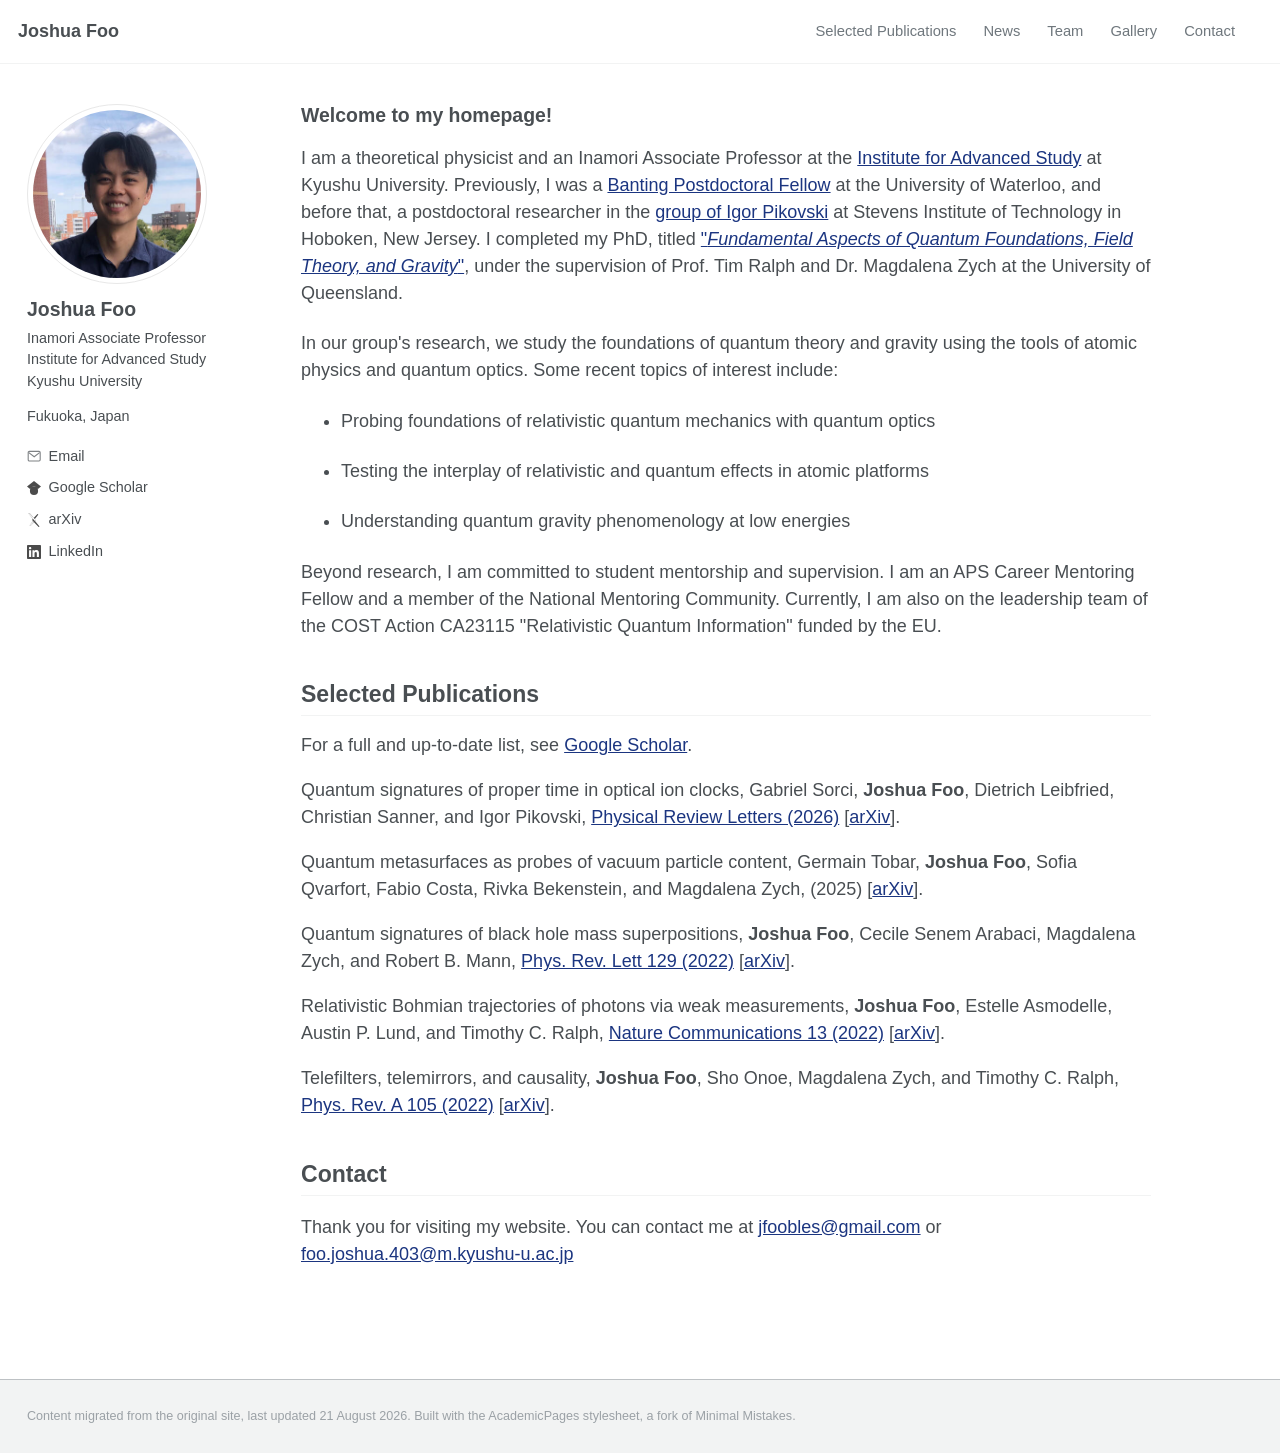
==== commit 205b6cf2: "Label profile links Co-authored-by: Copilot <223556219+Copilot@users.noreply.github.com>" ====
--- a/index.html
+++ b/index.html
@@ -22,10 +22,10 @@
       <p>Inamori Associate Professor<br>Institute for Advanced Study<br>Kyushu University</p>
       <p>Fukuoka, Japan</p>
       <ul class="social-links" aria-label="Profile links">
-        <li><a href="index.html#contact" aria-label="Email" title="Email"><svg viewBox="0 0 24 24" fill="none" stroke="currentColor" stroke-width="1.8" aria-hidden="true"><rect x="2" y="4" width="20" height="16" rx="2"></rect><path d="m3 6 9 7 9-7"></path></svg></a></li>
-        <li><a href="https://scholar.google.com/citations?user=iPHpngQAAAAJ&amp;hl=en" aria-label="Google Scholar" title="Google Scholar"><img src="assets/icons/googlescholar.svg" alt=""></a></li>
-        <li><a href="https://arxiv.org/search/?query=Joshua+Foo&amp;searchtype=author&amp;abstracts=show&amp;order=-announced_date_first&amp;size=50" aria-label="arXiv" title="arXiv"><img src="assets/icons/arxiv.svg" alt=""></a></li>
-        <li><a href="https://www.linkedin.com/in/joshua-foo-787594256/" aria-label="LinkedIn" title="LinkedIn"><img src="assets/icons/linkedin.svg" alt=""></a></li>
+        <li><a href="index.html#contact"><svg viewBox="0 0 24 24" fill="none" stroke="currentColor" stroke-width="1.8" aria-hidden="true"><rect x="2" y="4" width="20" height="16" rx="2"></rect><path d="m3 6 9 7 9-7"></path></svg> Email</a></li>
+        <li><a href="https://scholar.google.com/citations?user=iPHpngQAAAAJ&amp;hl=en"><img src="assets/icons/googlescholar.svg" alt=""> Google Scholar</a></li>
+        <li><a href="https://arxiv.org/search/?query=Joshua+Foo&amp;searchtype=author&amp;abstracts=show&amp;order=-announced_date_first&amp;size=50"><img src="assets/icons/arxiv.svg" alt=""> arXiv</a></li>
+        <li><a href="https://www.linkedin.com/in/joshua-foo-787594256/"><img src="assets/icons/linkedin.svg" alt=""> LinkedIn</a></li>
       </ul>
     </aside>
     <main class="content" id="home">
--- a/assets/css/site.css
+++ b/assets/css/site.css
@@ -16,10 +16,11 @@
 .profile ul { list-style: none; margin: 1.15rem 0; padding: 0; }
 .profile li { margin: .4rem 0; }
 .profile a { text-decoration: none; }
-.profile .social-links { display: flex; flex-wrap: wrap; gap: .9rem; align-items: center; }
-.profile .social-links li { margin: 0; }
-.social-links a { display: inline-flex; align-items: center; justify-content: center; width: 2rem; height: 2rem; }
-.social-links img, .social-links svg { display: block; width: 1.35rem; height: 1.35rem; }
+.profile .social-links { display: block; margin: 1rem 0; }
+.profile .social-links li { margin: .4rem 0; }
+.profile .social-links a { display: inline-flex; align-items: center; gap: .5em; color: #494e52; }
+.profile .social-links a:hover { color: #1b3580; }
+.profile .social-links img, .profile .social-links svg { display: block; flex: none; width: 1em; height: 1em; max-width: 1em; opacity: .7; }
 .social-links a:focus-visible { outline: 2px solid #1b3580; outline-offset: 3px; }
 .content { max-width: 850px; min-width: 0; line-height: 1.5; }
 .content p, .content li { font-size: 1rem; }
@@ -45,8 +46,7 @@
   .profile { display: grid; grid-template-columns: 90px 1fr; column-gap: 1rem; margin-bottom: 2rem; }
   .profile > img { width: 90px; height: 90px; grid-row: span 3; }
   .profile h1 { margin-top: .1rem; }
-  .profile ul { grid-column: 1 / -1; display: flex; flex-wrap: wrap; gap: .4rem 1rem; margin: .75rem 0 0; }
-  .profile li { margin: 0; }
+  .profile .social-links { grid-column: 1 / -1; margin: .75rem 0 0; }
   .team-grid { grid-template-columns: repeat(2, minmax(0, 1fr)); }
   .site-nav .site-name { width: 100%; }
 }
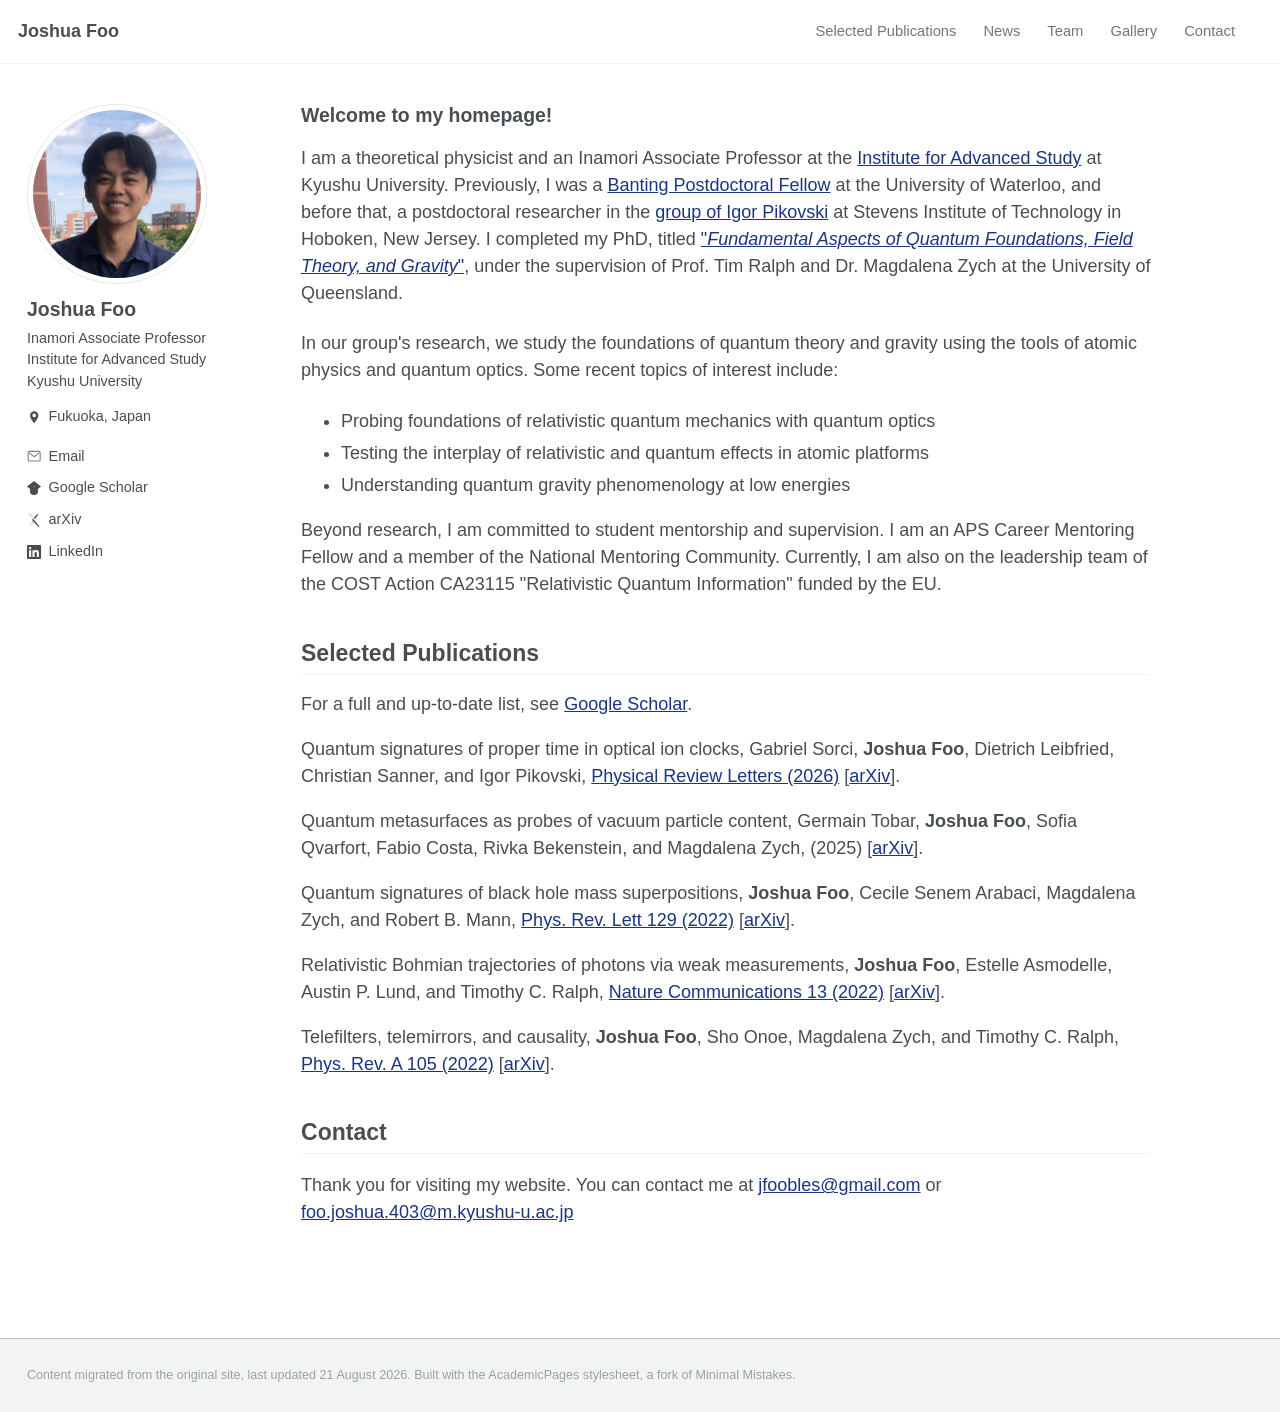
==== commit 117ab765: "Update profile and team information Co-authored-by: Copilot <223556219+Copilot@users.noreply.github." ====
--- a/index.html
+++ b/index.html
@@ -6,7 +6,7 @@
   <meta name="description" content="Joshua Foo, theoretical physicist and Inamori Associate Professor at Kyushu University.">
   <title>Joshua Foo | Theoretical Physics</title>
   <link rel="stylesheet" href="assets/css/academicpages.css">
-  <link rel="stylesheet" href="assets/css/site.css">
+  <link rel="stylesheet" href="assets/css/site.css?v=20261121b">
 </head>
 <body>
   <header class="masthead">
@@ -20,7 +20,7 @@
       <img src="assets/images/image06.jpg" alt="Joshua Foo">
       <h1>Joshua Foo</h1>
       <p>Inamori Associate Professor<br>Institute for Advanced Study<br>Kyushu University</p>
-      <p>Fukuoka, Japan</p>
+      <p class="location"><svg viewBox="0 0 24 24" fill="currentColor" aria-hidden="true"><path d="M12 2a7 7 0 0 0-7 7c0 5 7 13 7 13s7-8 7-13a7 7 0 0 0-7-7Zm0 10a3 3 0 1 1 0-6 3 3 0 0 1 0 6Z"></path></svg> Fukuoka, Japan</p>
       <ul class="social-links" aria-label="Profile links">
         <li><a href="index.html#contact"><svg viewBox="0 0 24 24" fill="none" stroke="currentColor" stroke-width="1.8" aria-hidden="true"><rect x="2" y="4" width="20" height="16" rx="2"></rect><path d="m3 6 9 7 9-7"></path></svg> Email</a></li>
         <li><a href="https://scholar.google.com/citations?user=iPHpngQAAAAJ&amp;hl=en"><img src="assets/icons/googlescholar.svg" alt=""> Google Scholar</a></li>
--- a/assets/css/site.css
+++ b/assets/css/site.css
@@ -21,6 +21,8 @@
 .profile .social-links a { display: inline-flex; align-items: center; gap: .5em; color: #494e52; }
 .profile .social-links a:hover { color: #1b3580; }
 .profile .social-links img, .profile .social-links svg { display: block; flex: none; width: 1em; height: 1em; max-width: 1em; opacity: .7; }
+.profile .location { display: flex; align-items: center; gap: .5em; }
+.profile .location svg { flex: none; width: 1em; height: 1em; }
 .social-links a:focus-visible { outline: 2px solid #1b3580; outline-offset: 3px; }
 .content { max-width: 850px; min-width: 0; line-height: 1.5; }
 .content p, .content li { font-size: 1rem; }
@@ -29,11 +31,18 @@
 .content section { scroll-margin-top: 1rem; }
 .intro h2 { border: 0; padding: 0; margin-top: 0; font-size: 1.08rem; }
 .content li { margin-bottom: .65rem; }
+.intro li { margin-bottom: .3rem; }
+.intro li p { margin: 0; }
 .publications p { margin: 0 0 1rem; }
 .team-grid { display: grid; grid-template-columns: repeat(3, minmax(0, 1fr)); gap: 1.4rem; margin: 1.2rem 0; }
 .team-grid figure, .gallery-grid figure { margin: 0; }
-.team-grid img { width: 100%; aspect-ratio: 1; object-fit: cover; border-radius: 50%; }
+.team-grid img { width: 70%; aspect-ratio: 1; object-fit: cover; border-radius: 50%; }
 .team-grid figcaption, .gallery-grid figcaption { font-family: inherit; font-size: 1rem; line-height: 1.5; margin-top: .45rem; }
+.team-lead { display: grid; grid-template-columns: minmax(0, 187px) minmax(0, 1fr); align-items: start; gap: 1.5rem; margin: 1.2rem 0; }
+.team-lead figure { margin: 0; }
+.team-lead img { width: 100%; aspect-ratio: 1; object-fit: cover; border-radius: 50%; }
+.team-lead figcaption { font-size: 1rem; line-height: 1.5; margin-top: .45rem; }
+.team-lead p { margin-top: 0; }
 .gallery-grid { display: grid; grid-template-columns: repeat(2, minmax(0, 1fr)); gap: 1.5rem; }
 .gallery-grid img { display: block; width: 100%; height: auto; border-radius: 0; }
 .news-year { border-bottom: 1px solid #e5e5e5; }
@@ -52,4 +61,5 @@
 }
 @media (max-width: 430px) {
   .gallery-grid { grid-template-columns: 1fr; }
+  .team-lead { grid-template-columns: minmax(0, 115px) minmax(0, 1fr); gap: 1rem; }
 }
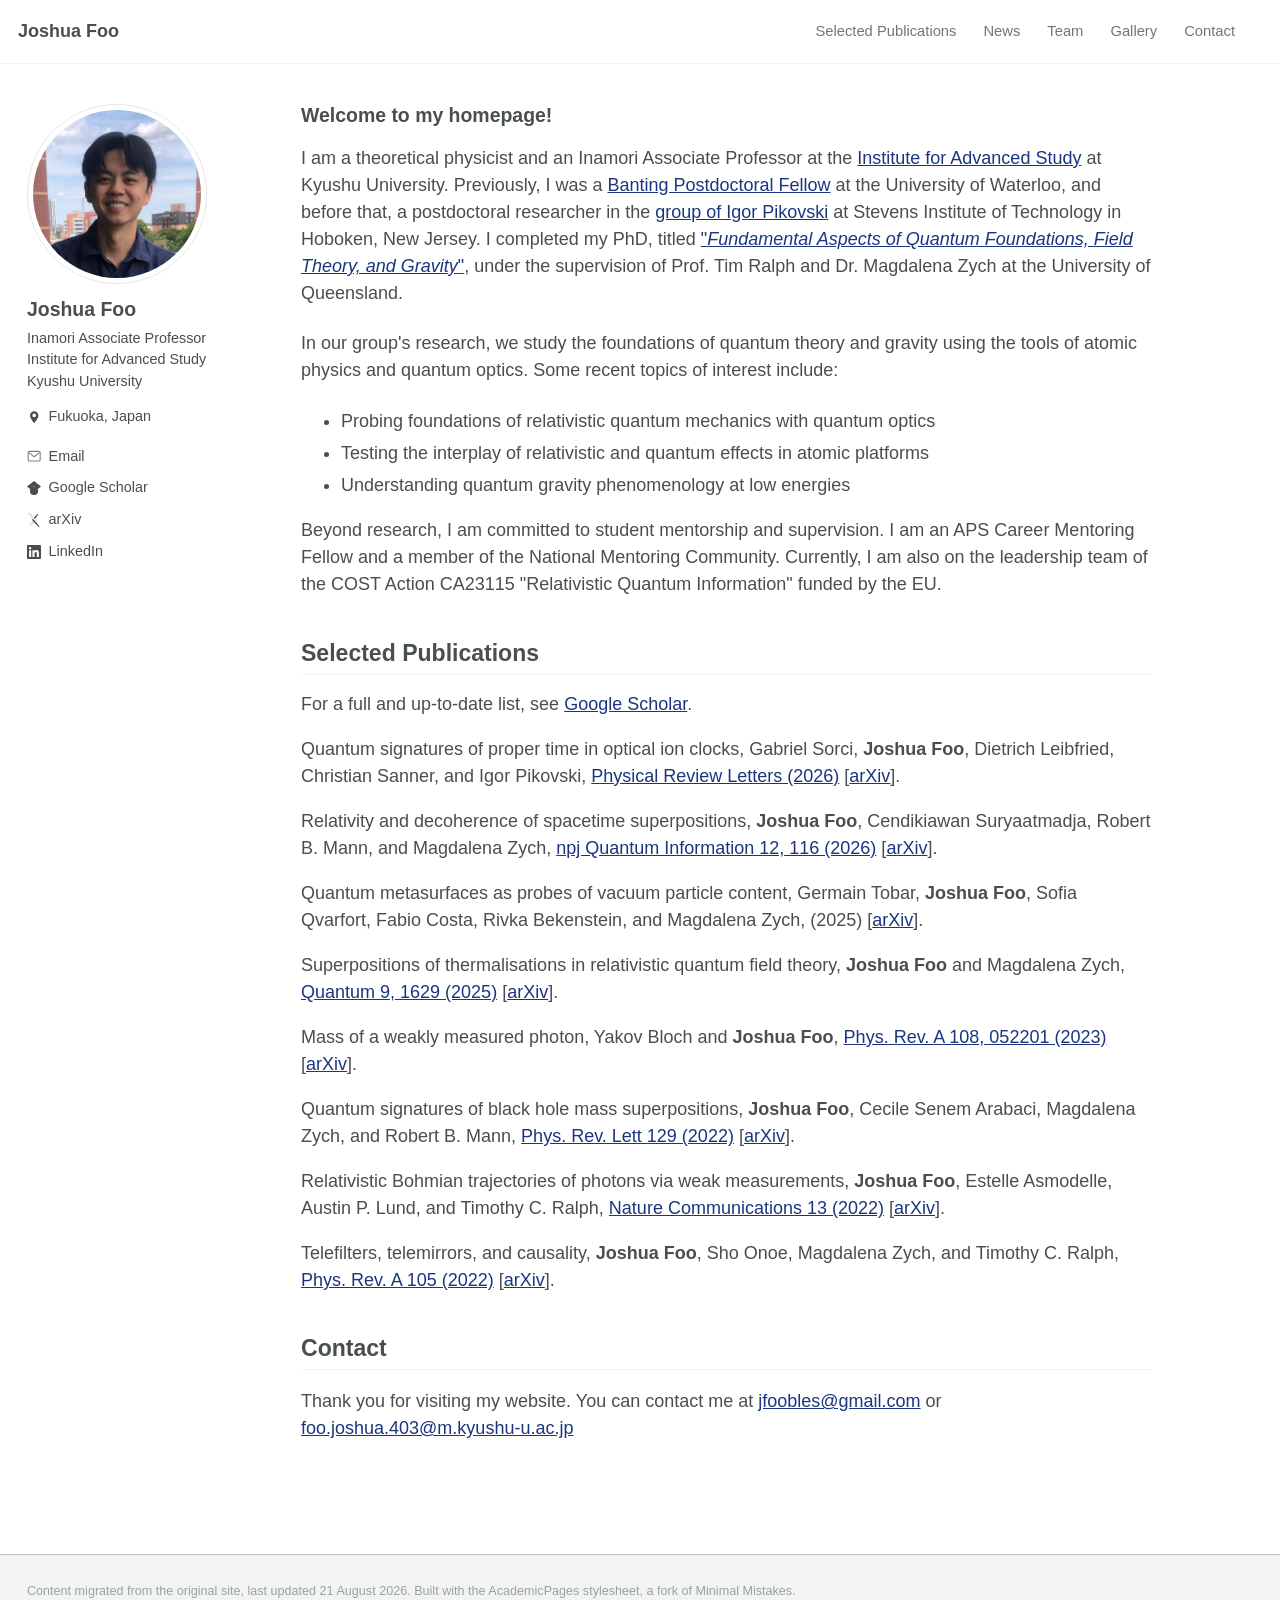
==== commit 573cfdbc: "Add selected research publications Co-authored-by: Copilot <223556219+Copilot@users.noreply.github.c" ====
--- a/index.html
+++ b/index.html
@@ -38,7 +38,10 @@
         <h2>Selected Publications</h2>
         <p>For a full and up-to-date list, see <a href="https://scholar.google.com/citations?user=iPHpngQAAAAJ&amp;hl=en">Google Scholar</a>.</p>
         <p>Quantum signatures of proper time in optical ion clocks, Gabriel Sorci, <strong>Joshua Foo</strong>, Dietrich Leibfried, Christian Sanner, and Igor Pikovski, <a href="https://journals.aps.org/prl/abstract/10.1103/qhj9-pc2b">Physical Review Letters (2026)</a> [<a href="https://arxiv.org/abs/2509.09573">arXiv</a>].</p>
+        <p>Relativity and decoherence of spacetime superpositions, <strong>Joshua Foo</strong>, Cendikiawan Suryaatmadja, Robert B. Mann, and Magdalena Zych, <a href="https://www.nature.com/articles/s41534-026-01234-x">npj Quantum Information 12, 116 (2026)</a> [<a href="https://arxiv.org/abs/2302.03259">arXiv</a>].</p>
         <p>Quantum metasurfaces as probes of vacuum particle content, Germain Tobar, <strong>Joshua Foo</strong>, Sofia Qvarfort, Fabio Costa, Rivka Bekenstein, and Magdalena Zych, (2025) [<a href="https://arxiv.org/abs/2503.03838">arXiv</a>].</p>
+        <p>Superpositions of thermalisations in relativistic quantum field theory, <strong>Joshua Foo</strong> and Magdalena Zych, <a href="https://quantum-journal.org/papers/q-2025-02-11-1629/">Quantum 9, 1629 (2025)</a> [<a href="https://arxiv.org/abs/2307.02593">arXiv</a>].</p>
+        <p>Mass of a weakly measured photon, Yakov Bloch and <strong>Joshua Foo</strong>, <a href="https://journals.aps.org/pra/abstract/10.1103/PhysRevA.108.052201">Phys. Rev. A 108, 052201 (2023)</a> [<a href="https://arxiv.org/abs/2305.00891">arXiv</a>].</p>
         <p>Quantum signatures of black hole mass superpositions, <strong>Joshua Foo</strong>, Cecile Senem Arabaci, Magdalena Zych, and Robert B. Mann, <a href="https://journals.aps.org/prl/abstract/10.1103/PhysRevLett.129.181301">Phys. Rev. Lett 129 (2022)</a> [<a href="https://arxiv.org/abs/2111.13315">arXiv</a>].</p>
         <p>Relativistic Bohmian trajectories of photons via weak measurements, <strong>Joshua Foo</strong>, Estelle Asmodelle, Austin P. Lund, and Timothy C. Ralph, <a href="https://www.nature.com/articles/s41467-022-31608-6">Nature Communications 13 (2022)</a> [<a href="https://arxiv.org/abs/2108.05169">arXiv</a>].</p>
         <p>Telefilters, telemirrors, and causality, <strong>Joshua Foo</strong>, Sho Onoe, Magdalena Zych, and Timothy C. Ralph, <a href="https://journals.aps.org/pra/abstract/10.1103/PhysRevA.105.033711">Phys. Rev. A 105 (2022)</a> [<a href="https://arxiv.org/abs/2106.09926">arXiv</a>].</p>
--- a/assets/css/site.css
+++ b/assets/css/site.css
@@ -41,7 +41,7 @@
 .team-lead { display: grid; grid-template-columns: minmax(0, 187px) minmax(0, 1fr); align-items: start; gap: 1.5rem; margin: 1.2rem 0; }
 .team-lead figure { margin: 0; }
 .team-lead img { width: 100%; aspect-ratio: 1; object-fit: cover; border-radius: 50%; }
-.team-lead figcaption { font-size: 1rem; line-height: 1.5; margin-top: .45rem; }
+.team-lead figcaption { color: inherit; font-family: inherit; font-size: 1rem; line-height: 1.5; margin-top: .45rem; }
 .team-lead p { margin-top: 0; }
 .gallery-grid { display: grid; grid-template-columns: repeat(2, minmax(0, 1fr)); gap: 1.5rem; }
 .gallery-grid img { display: block; width: 100%; height: auto; border-radius: 0; }
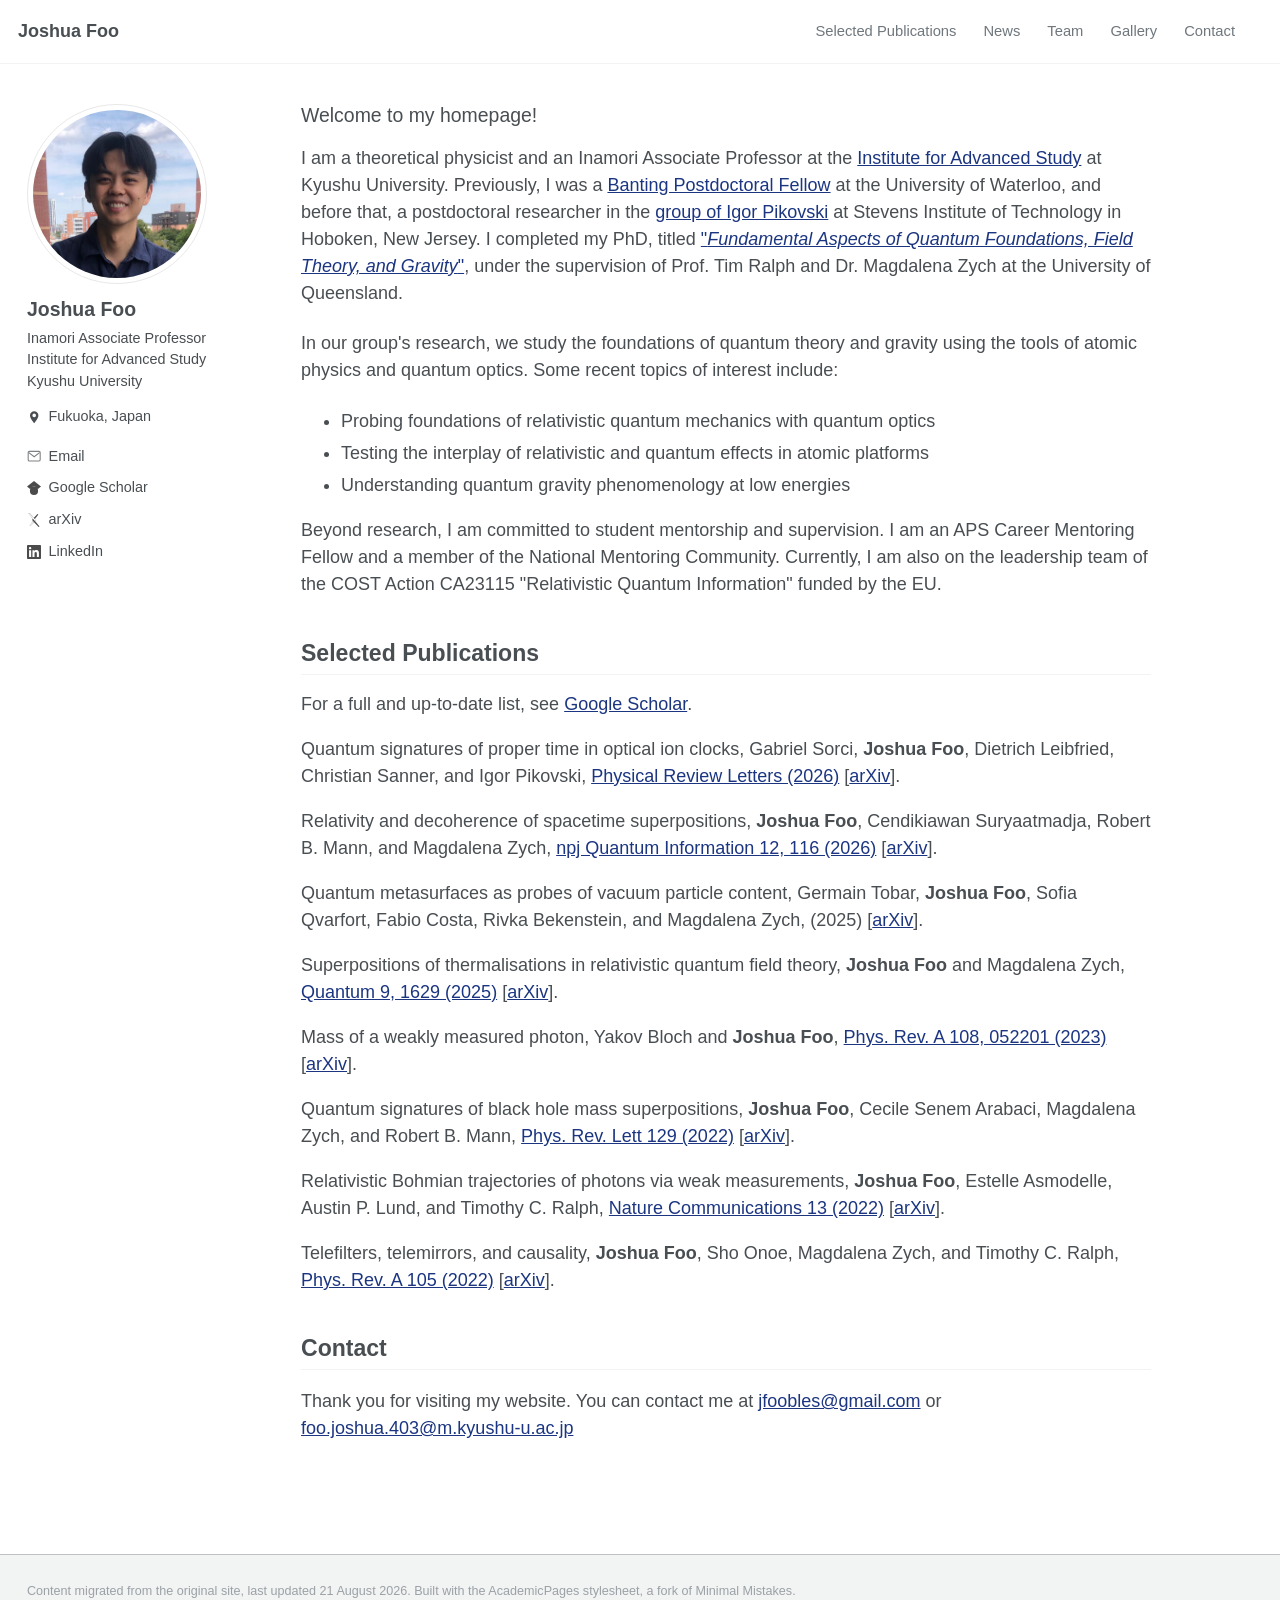
==== commit 5d9007ec: "Update gallery and welcome page Co-authored-by: Copilot <223556219+Copilot@users.noreply.github.com>" ====
--- a/index.html
+++ b/index.html
@@ -6,7 +6,7 @@
   <meta name="description" content="Joshua Foo, theoretical physicist and Inamori Associate Professor at Kyushu University.">
   <title>Joshua Foo | Theoretical Physics</title>
   <link rel="stylesheet" href="assets/css/academicpages.css">
-  <link rel="stylesheet" href="assets/css/site.css?v=20261121b">
+  <link rel="stylesheet" href="assets/css/site.css?v=20261122">
 </head>
 <body>
   <header class="masthead">
--- a/assets/css/site.css
+++ b/assets/css/site.css
@@ -29,7 +29,7 @@
 .content h2 { font-size: 1.28rem; margin: 2.3rem 0 .9rem; padding-bottom: .35rem; border-bottom: 1px solid #f2f3f3; }
 .content h3 { font-size: 1rem; margin: 1.5rem 0 .5rem; }
 .content section { scroll-margin-top: 1rem; }
-.intro h2 { border: 0; padding: 0; margin-top: 0; font-size: 1.08rem; }
+.intro h2 { border: 0; padding: 0; margin-top: 0; font-size: 1.08rem; font-weight: 400; }
 .content li { margin-bottom: .65rem; }
 .intro li { margin-bottom: .3rem; }
 .intro li p { margin: 0; }
@@ -45,6 +45,7 @@
 .team-lead p { margin-top: 0; }
 .gallery-grid { display: grid; grid-template-columns: repeat(2, minmax(0, 1fr)); gap: 1.5rem; }
 .gallery-grid img { display: block; width: 100%; height: auto; border-radius: 0; }
+.gallery-grid img.gallery-crop { aspect-ratio: 1083 / 599; height: auto; object-fit: cover; }
 .news-year { border-bottom: 1px solid #e5e5e5; }
 .news-year summary { cursor: pointer; font-size: 1rem; font-weight: 700; padding: .8rem 0; }
 .news-year summary:focus-visible { outline: 2px solid #1b3580; outline-offset: 3px; }
